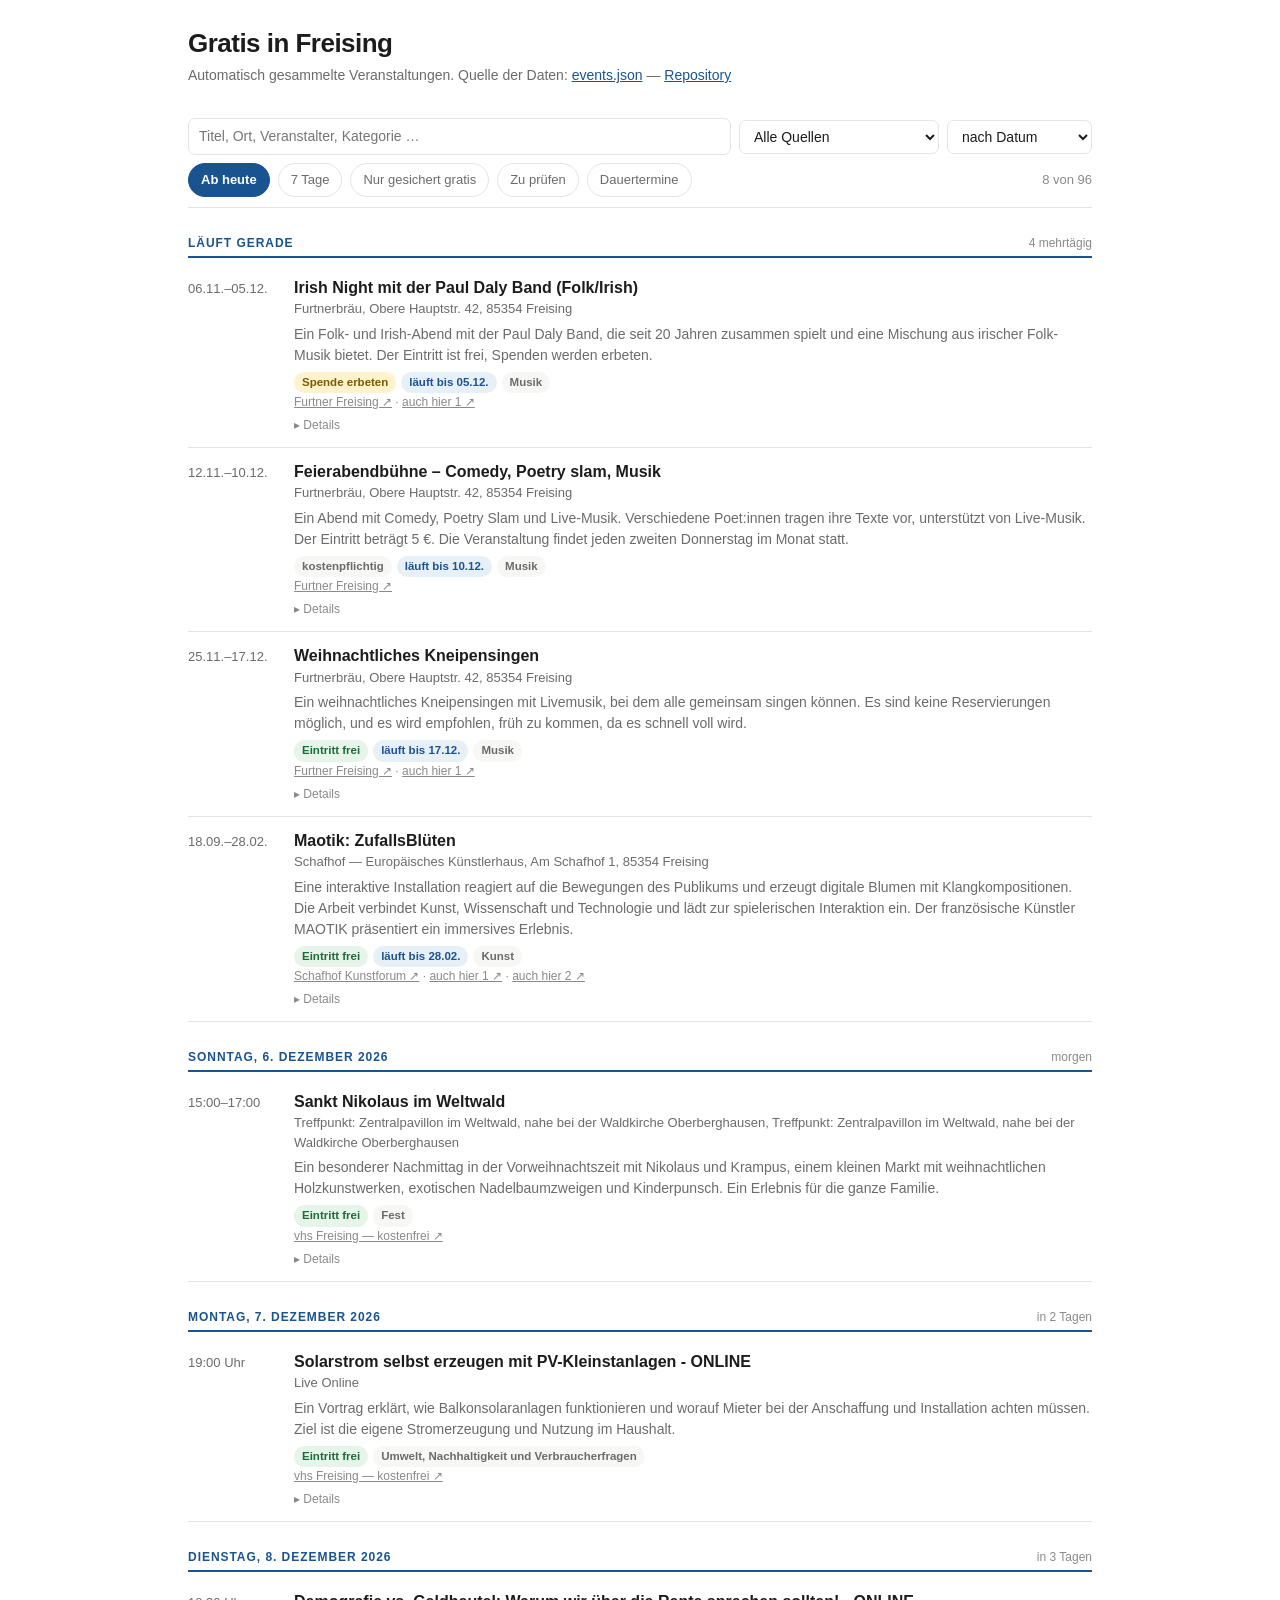
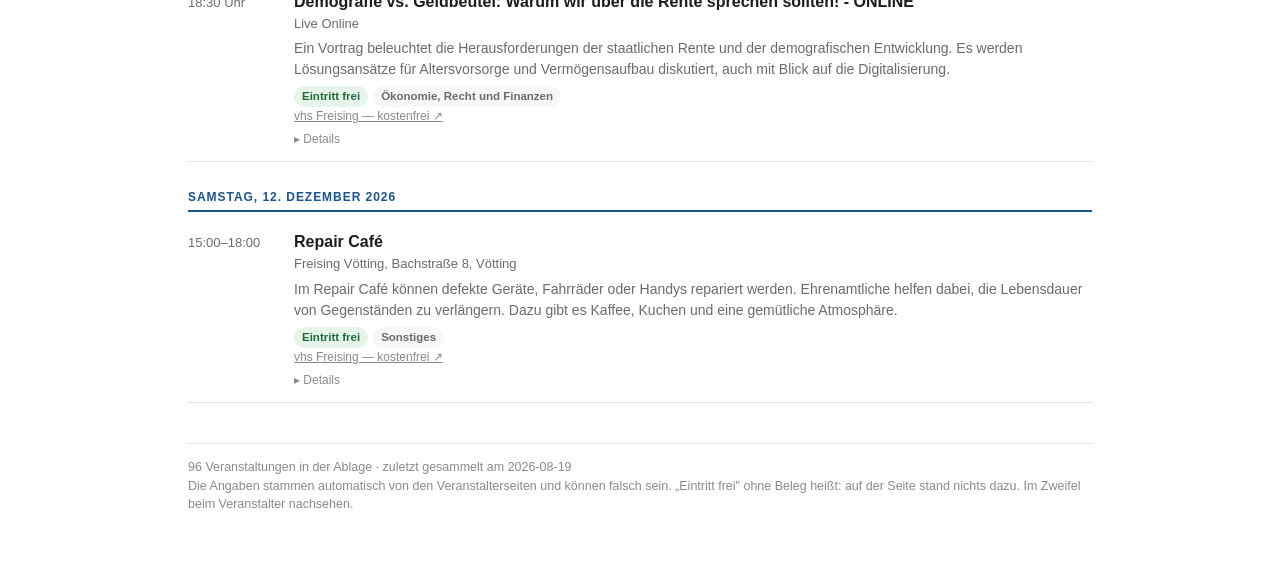
==== index.html @ b8f1bced "Uebersichtsseite: index.html liest events.json direkt Zeigt alle gesammelten Veranstaltungen mit Dat" ====
<!doctype html>
<html lang="de">
<head>
<meta charset="utf-8">
<meta name="viewport" content="width=device-width, initial-scale=1">
<title>Gratis in Freising — Eventübersicht</title>
<style>
/* Bewusst ohne externe Schriften und Bibliotheken: die Seite soll auch dann
   funktionieren, wenn ein CDN nicht erreichbar ist, und nichts nachladen,
   was Besucher nicht erwarten. */
:root {
  --grund: #ffffff; --text: #1c1c1c; --leise: #6b6b6b; --leiser: #8a8a8a;
  --linie: #e4e4e4; --kasten: #f7f7f5; --blau: #1a5490; --blau-hell: #e8f0f7;
  --gruen: #1e6b3a; --gruen-hell: #e6f4ea; --gelb: #7a5b00; --gelb-hell: #fff3cd;
  --rot: #a8471a; --rot-hell: #fbeae1;
}
@media (prefers-color-scheme: dark) {
  :root {
    --grund: #16181a; --text: #e8e8e6; --leise: #a0a4a8; --leiser: #7d8288;
    --linie: #2c3034; --kasten: #1e2124; --blau: #7fb3e0; --blau-hell: #1b2b3a;
    --gruen: #7fd6a0; --gruen-hell: #16301f; --gelb: #e0c069; --gelb-hell: #332b12;
    --rot: #e5a179; --rot-hell: #33211a;
  }
}
* { box-sizing: border-box; }
body {
  margin: 0; background: var(--grund); color: var(--text);
  font-family: -apple-system, BlinkMacSystemFont, "Segoe UI", Roboto, Helvetica, Arial, sans-serif;
  line-height: 1.5; -webkit-text-size-adjust: 100%;
}
.huelle { max-width: 940px; margin: 0 auto; padding: 24px 18px 64px; }

header h1 { font-size: 26px; margin: 0 0 2px; letter-spacing: -.02em; }
header p { margin: 0; color: var(--leise); font-size: 14px; }
header a { color: var(--blau); }

/* Steuerung */
.steuerung {
  position: sticky; top: 0; z-index: 5; background: var(--grund);
  padding: 14px 0 10px; border-bottom: 1px solid var(--linie); margin: 18px 0 0;
}
.zeile { display: flex; flex-wrap: wrap; gap: 8px; align-items: center; }
.zeile + .zeile { margin-top: 8px; }
input[type=search], select {
  font: inherit; font-size: 14px; padding: 7px 10px; color: var(--text);
  background: var(--grund); border: 1px solid var(--linie); border-radius: 7px;
}
input[type=search] { flex: 1 1 220px; min-width: 0; }
button.filter {
  font: inherit; font-size: 13px; padding: 6px 12px; cursor: pointer;
  background: var(--grund); color: var(--leise);
  border: 1px solid var(--linie); border-radius: 999px;
}
button.filter[aria-pressed="true"] {
  background: var(--blau); border-color: var(--blau); color: #fff; font-weight: 600;
}
@media (prefers-color-scheme: dark) {
  button.filter[aria-pressed="true"] { color: #10161c; }
}
.zahl { color: var(--leiser); font-size: 13px; margin-left: auto; white-space: nowrap; }

/* Liste */
.tag {
  font-size: 12px; font-weight: 700; letter-spacing: .08em; text-transform: uppercase;
  color: var(--blau); margin: 26px 0 6px; padding-bottom: 4px;
  border-bottom: 2px solid var(--blau);
}
.tag .rel { float: right; color: var(--leiser); font-weight: 400;
            letter-spacing: 0; text-transform: none; }

article {
  padding: 13px 0; border-bottom: 1px solid var(--linie);
  display: grid; grid-template-columns: 92px 1fr; gap: 0 14px;
}
@media (max-width: 560px) { article { grid-template-columns: 1fr; gap: 2px; } }
.wann { color: var(--leise); font-size: 13px; font-variant-numeric: tabular-nums;
        white-space: nowrap; padding-top: 2px; }
.titel { font-size: 16px; font-weight: 650; line-height: 1.35; }
.titel a { color: inherit; text-decoration: none; }
.titel a:hover { text-decoration: underline; text-decoration-color: var(--blau); }
.wo { color: var(--leise); font-size: 13px; margin-top: 1px; }
.text { color: var(--leise); font-size: 14px; margin-top: 5px; }

.marken { display: flex; flex-wrap: wrap; gap: 5px; margin-top: 6px; align-items: center; }
.marke {
  font-size: 11.5px; font-weight: 600; padding: 2px 8px; border-radius: 999px;
  background: var(--kasten); color: var(--leise); white-space: nowrap;
}
.marke.frei { background: var(--gruen-hell); color: var(--gruen); }
.marke.spende { background: var(--gelb-hell); color: var(--gelb); }
.marke.kostenpflichtig { background: var(--kasten); color: var(--leise); }
.marke.unklar, .marke.warnung { background: var(--rot-hell); color: var(--rot); }
.marke.dauer { background: var(--blau-hell); color: var(--blau); }
.quelle { font-size: 12px; color: var(--leiser); }
.quelle a { color: var(--leiser); }

details.beleg { margin-top: 5px; }
details.beleg summary {
  cursor: pointer; font-size: 12px; color: var(--leiser); list-style: none;
}
details.beleg summary::-webkit-details-marker { display: none; }
details.beleg summary::before { content: "▸ "; }
details.beleg[open] summary::before { content: "▾ "; }
details.beleg div {
  font-size: 13px; color: var(--leise); background: var(--kasten);
  border-radius: 6px; padding: 8px 10px; margin-top: 5px;
}
details.beleg a { color: var(--blau); word-break: break-all; }

.hinweis { color: var(--leiser); padding: 40px 0; text-align: center; }
footer { margin-top: 40px; padding-top: 14px; border-top: 1px solid var(--linie);
         color: var(--leiser); font-size: 12.5px; }
footer a { color: var(--leiser); }
</style>
</head>
<body>
<div class="huelle">

<header>
  <h1>Gratis in Freising</h1>
  <p>Automatisch gesammelte Veranstaltungen. Quelle der Daten:
     <a href="daten/events.json">events.json</a> —
     <a href="https://github.com/JoanaBayraktar/gratis-in-freising">Repository</a></p>
</header>

<div class="steuerung">
  <div class="zeile">
    <input type="search" id="suche" placeholder="Titel, Ort, Veranstalter, Kategorie …"
           autocomplete="off" aria-label="Suchen">
    <select id="quelle" aria-label="Quelle"><option value="">Alle Quellen</option></select>
    <select id="sortierung" aria-label="Sortierung">
      <option value="datum">nach Datum</option>
      <option value="titel">nach Titel</option>
      <option value="gefunden">zuletzt gefunden</option>
    </select>
  </div>
  <div class="zeile" id="filter">
    <button class="filter" data-f="kommend" aria-pressed="true">Ab heute</button>
    <button class="filter" data-f="woche" aria-pressed="false">7 Tage</button>
    <button class="filter" data-f="gratis" aria-pressed="false">Nur gesichert gratis</button>
    <button class="filter" data-f="pruefen" aria-pressed="false">Zu prüfen</button>
    <button class="filter" data-f="dauer" aria-pressed="false">Dauertermine</button>
    <span class="zahl" id="zahl"></span>
  </div>
</div>

<main id="liste"><p class="hinweis">Lade Daten …</p></main>

<footer id="fuss"></footer>
</div>

<script>
"use strict";

const WOCHENTAGE = ["Sonntag","Montag","Dienstag","Mittwoch","Donnerstag","Freitag","Samstag"];
const MONATE = ["Januar","Februar","März","April","Mai","Juni","Juli","August",
                "September","Oktober","November","Dezember"];

const liste = document.getElementById("liste");
const fuss  = document.getElementById("fuss");
const zahl  = document.getElementById("zahl");

let EVENTS = [];
const zustand = { suche: "", quelle: "", sortierung: "datum",
                  filter: new Set(["kommend"]) };

// --- Hilfen -----------------------------------------------------------------

const heute = () => { const d = new Date(); d.setHours(0,0,0,0); return d; };

/** Datumsteil ohne Zeitzonenkorrektur: die Daten stehen in Ortszeit ohne Suffix,
    `new Date("2026-08-19")` würde als UTC gelesen und könnte einen Tag zurück
    springen. Deshalb die Bestandteile einzeln übergeben. */
function alsDatum(wert) {
  if (!wert) return null;
  const t = wert.slice(0, 10).split("-").map(Number);
  if (t.length !== 3 || t.some(isNaN)) return null;
  return new Date(t[0], t[1] - 1, t[2]);
}

function spanne(ev) {
  const b = alsDatum(ev.beginn);
  const e = alsDatum(ev.ende) || b;
  return [b, (e && b && e < b) ? b : e];
}
const istDauer = ev => { const [b,e] = spanne(ev); return b && e && e > b; };

function zeit(ev) {
  if (ev.ganztaegig) return "ganztägig";
  const t = (ev.beginn || "").slice(11, 16);
  if (!t) return "";
  const bis = (ev.ende || "").slice(11, 16);
  const selberTag = (ev.ende || "").slice(0,10) === (ev.beginn || "").slice(0,10);
  return (bis && selberTag && bis !== t) ? `${t}–${bis}` : `${t} Uhr`;
}

function datumLang(d) {
  return `${WOCHENTAGE[d.getDay()]}, ${d.getDate()}. ${MONATE[d.getMonth()]} ${d.getFullYear()}`;
}
const kurz = d => `${String(d.getDate()).padStart(2,"0")}.${String(d.getMonth()+1).padStart(2,"0")}.`;

function relativ(d) {
  const tage = Math.round((d - heute()) / 86400000);
  if (tage === 0) return "heute";
  if (tage === 1) return "morgen";
  if (tage < 0)   return `vor ${-tage} Tagen`;
  if (tage < 7)   return `in ${tage} Tagen`;
  return "";
}

/** Deckt sich mit scripts/regeln.py — wer hier etwas ändert, muss es dort auch tun. */
const inDieMail = ev => ev.eintritt === "frei" || ev.eintritt === "spende";
function zuPruefen(ev) {
  if (ev.manuell_bestaetigt) return false;
  if (ev.eintritt === "unklar") return true;
  return inDieMail(ev) && ev.eintritt_confidence !== "hoch";
}
const gesichertGratis = ev => inDieMail(ev) && !zuPruefen(ev);

function escape(s) {
  return String(s == null ? "" : s)
    .replace(/&/g,"&amp;").replace(/</g,"&lt;").replace(/>/g,"&gt;")
    .replace(/"/g,"&quot;");
}

// --- Auswahl ----------------------------------------------------------------

function passt(ev) {
  const [b, e] = spanne(ev);
  if (!b) return false;
  const h = heute();

  if (zustand.filter.has("kommend") && e < h) return false;
  if (zustand.filter.has("woche")) {
    const grenze = new Date(h); grenze.setDate(grenze.getDate() + 7);
    if (b > grenze || e < h) return false;
  }
  if (zustand.filter.has("gratis") && !gesichertGratis(ev)) return false;
  if (zustand.filter.has("pruefen") && !zuPruefen(ev)) return false;
  if (zustand.filter.has("dauer") && !istDauer(ev)) return false;
  if (zustand.quelle && ev.quelle_name !== zustand.quelle) return false;

  if (zustand.suche) {
    const heu = [ev.titel, ev.ort_name, ev.ort_adresse, ev.veranstalter,
                 ev.kategorie, ev.beschreibung, ev.quelle_name]
                .filter(Boolean).join(" ").toLowerCase();
    if (!zustand.suche.split(/\s+/).every(w => heu.includes(w))) return false;
  }
  return true;
}

// --- Darstellung ------------------------------------------------------------

function marken(ev) {
  const m = [];
  const beschriftung = { frei: "Eintritt frei", spende: "Spende erbeten",
                         kostenpflichtig: "kostenpflichtig", unklar: "Eintritt unklar" };
  const art = ev.eintritt || "unklar";
  m.push(`<span class="marke ${art}">${escape(beschriftung[art] || art)}</span>`);

  if (inDieMail(ev) && ev.eintritt_confidence !== "hoch")
    m.push(`<span class="marke warnung">nicht belegt</span>`);
  if (istDauer(ev)) {
    const [, e] = spanne(ev);
    m.push(`<span class="marke dauer">läuft bis ${kurz(e)}</span>`);
  }
  if (ev.ausgebucht)          m.push(`<span class="marke warnung">ausgebucht</span>`);
  if (ev.status === "abgesagt") m.push(`<span class="marke warnung">abgesagt</span>`);
  if (ev.status === "verschwunden") m.push(`<span class="marke warnung">nicht mehr gelistet</span>`);
  if (ev.anmeldung_noetig)    m.push(`<span class="marke">Anmeldung nötig</span>`);
  if (ev.manuell_bestaetigt)  m.push(`<span class="marke">von Hand geprüft</span>`);
  if (ev.kategorie)           m.push(`<span class="marke">${escape(ev.kategorie)}</span>`);
  return m.join("");
}

function quellenzeile(ev) {
  const teile = [];
  if (ev.quelle_url)
    teile.push(`<a href="${escape(ev.quelle_url)}" rel="noopener noreferrer" target="_blank">${escape(ev.quelle_name || "Quelle")} ↗</a>`);
  else if (ev.quelle_name) teile.push(escape(ev.quelle_name));
  (ev.quellen_weitere || []).forEach((u, i) =>
    teile.push(`<a href="${escape(u)}" rel="noopener noreferrer" target="_blank">auch hier ${i + 1} ↗</a>`));
  return teile.length ? `<div class="quelle">${teile.join(" · ")}</div>` : "";
}

function karte(ev) {
  const [b, e] = spanne(ev);
  const ort = [ev.ort_name, ev.ort_adresse].filter(Boolean).join(", ");
  const titel = ev.quelle_url
    ? `<a href="${escape(ev.quelle_url)}" rel="noopener noreferrer" target="_blank">${escape(ev.titel)}</a>`
    : escape(ev.titel);

  const wann = istDauer(ev) ? `${kurz(b)}–${kurz(e)}` : zeit(ev);

  const belegteile = [];
  if (ev.eintritt_beleg)
    belegteile.push(`<strong>Beleg:</strong> „${escape(ev.eintritt_beleg)}"`);
  belegteile.push(`<strong>Sicherheit:</strong> ${escape(ev.eintritt_confidence || "—")}`);
  if (ev.veranstalter) belegteile.push(`<strong>Veranstalter:</strong> ${escape(ev.veranstalter)}`);
  if (ev.zielgruppe)   belegteile.push(`<strong>Für:</strong> ${escape(ev.zielgruppe)}`);
  belegteile.push(`<strong>Zuerst gesehen:</strong> ${escape(ev.zuerst_gesehen || "—")} ·
                   <strong>zuletzt:</strong> ${escape(ev.zuletzt_gesehen || "—")}`);

  return `<article>
    <div class="wann">${escape(wann)}</div>
    <div>
      <div class="titel">${titel}</div>
      ${ort ? `<div class="wo">${escape(ort)}</div>` : ""}
      ${ev.beschreibung ? `<div class="text">${escape(ev.beschreibung)}</div>` : ""}
      <div class="marken">${marken(ev)}</div>
      ${quellenzeile(ev)}
      <details class="beleg"><summary>Details</summary>
        <div>${belegteile.join("<br>")}</div></details>
    </div>
  </article>`;
}

function zeichnen() {
  const gewaehlt = EVENTS.filter(passt);

  if (zustand.sortierung === "titel")
    gewaehlt.sort((a, b) => (a.titel || "").localeCompare(b.titel || "", "de"));
  else if (zustand.sortierung === "gefunden")
    gewaehlt.sort((a, b) => (b.zuerst_gesehen || "").localeCompare(a.zuerst_gesehen || "")
                            || (a.beginn || "").localeCompare(b.beginn || ""));
  else
    gewaehlt.sort((a, b) => (a.beginn || "").localeCompare(b.beginn || ""));

  zahl.textContent = `${gewaehlt.length} von ${EVENTS.length}`;

  if (!gewaehlt.length) {
    liste.innerHTML = `<p class="hinweis">Nichts gefunden. Filter ändern?</p>`;
    return;
  }

  // Nach Datum gruppiert, sonst als durchgehende Liste — eine Tagesüberschrift
  // über einer alphabetischen Sortierung wäre irreführend.
  if (zustand.sortierung !== "datum") {
    liste.innerHTML = gewaehlt.map(karte).join("");
    return;
  }

  // Was schon laeuft, kommt voran und nicht unter sein Anfangsdatum. Eine
  // Ausstellung, die im Juli begann, staende sonst als "vor 47 Tagen" ganz
  // oben — richtig einsortiert und trotzdem irrefuehrend.
  const h = heute();
  const laufend = gewaehlt.filter(ev => istDauer(ev) && spanne(ev)[0] < h && spanne(ev)[1] >= h);
  const uebrig  = gewaehlt.filter(ev => !laufend.includes(ev));
  laufend.sort((a, b) => spanne(a)[1] - spanne(b)[1]);

  let html = "";
  if (laufend.length) {
    html += `<h2 class="tag">Läuft gerade
             <span class="rel">${laufend.length} mehrtägig</span></h2>`
         + laufend.map(karte).join("");
  }

  let letzter = "";
  for (const ev of uebrig) {
    const tag = (ev.beginn || "").slice(0, 10);
    if (tag !== letzter) {
      letzter = tag;
      const d = alsDatum(tag);
      const rel = d ? relativ(d) : "";
      html += `<h2 class="tag">${d ? escape(datumLang(d)) : "ohne Datum"}
               ${rel ? `<span class="rel">${escape(rel)}</span>` : ""}</h2>`;
    }
    html += karte(ev);
  }
  liste.innerHTML = html;
}

// --- Bedienung --------------------------------------------------------------

document.getElementById("suche").addEventListener("input", ereignis => {
  zustand.suche = ereignis.target.value.trim().toLowerCase();
  zeichnen();
});
document.getElementById("quelle").addEventListener("change", ereignis => {
  zustand.quelle = ereignis.target.value; zeichnen();
});
document.getElementById("sortierung").addEventListener("change", ereignis => {
  zustand.sortierung = ereignis.target.value; zeichnen();
});
document.getElementById("filter").addEventListener("click", ereignis => {
  const knopf = ereignis.target.closest("button.filter");
  if (!knopf) return;
  const name = knopf.dataset.f;
  // "Ab heute" und "7 Tage" schliessen einander aus, alles andere ist frei
  // kombinierbar.
  if (name === "kommend" || name === "woche") {
    const anderer = name === "kommend" ? "woche" : "kommend";
    zustand.filter.delete(anderer);
  }
  zustand.filter.has(name) ? zustand.filter.delete(name) : zustand.filter.add(name);
  document.querySelectorAll("button.filter").forEach(k =>
    k.setAttribute("aria-pressed", zustand.filter.has(k.dataset.f) ? "true" : "false"));
  zeichnen();
});

// --- Laden ------------------------------------------------------------------

fetch("daten/events.json", { cache: "no-cache" })
  .then(antwort => {
    if (!antwort.ok) throw new Error(`HTTP ${antwort.status}`);
    return antwort.json();
  })
  .then(daten => {
    EVENTS = (daten.events || []).filter(ev => ev && ev.titel && ev.beginn);

    const auswahl = document.getElementById("quelle");
    [...new Set(EVENTS.map(ev => ev.quelle_name).filter(Boolean))].sort()
      .forEach(name => {
        const o = document.createElement("option");
        o.value = o.textContent = name;
        auswahl.appendChild(o);
      });

    const letzte = EVENTS.map(ev => ev.zuletzt_gesehen).filter(Boolean).sort().pop();
    fuss.innerHTML = `${EVENTS.length} Veranstaltungen in der Ablage
      ${letzte ? `· zuletzt gesammelt am ${escape(letzte)}` : ""}<br>
      Die Angaben stammen automatisch von den Veranstalterseiten und können
      falsch sein. „Eintritt frei" ohne Beleg heißt: auf der Seite stand nichts
      dazu. Im Zweifel beim Veranstalter nachsehen.`;

    zeichnen();
  })
  .catch(fehler => {
    liste.innerHTML = `<p class="hinweis">Daten konnten nicht geladen werden
      (${escape(fehler.message)}).<br>Die Seite erwartet <code>daten/events.json</code>
      im selben Verzeichnis.</p>`;
  });
</script>
</body>
</html>
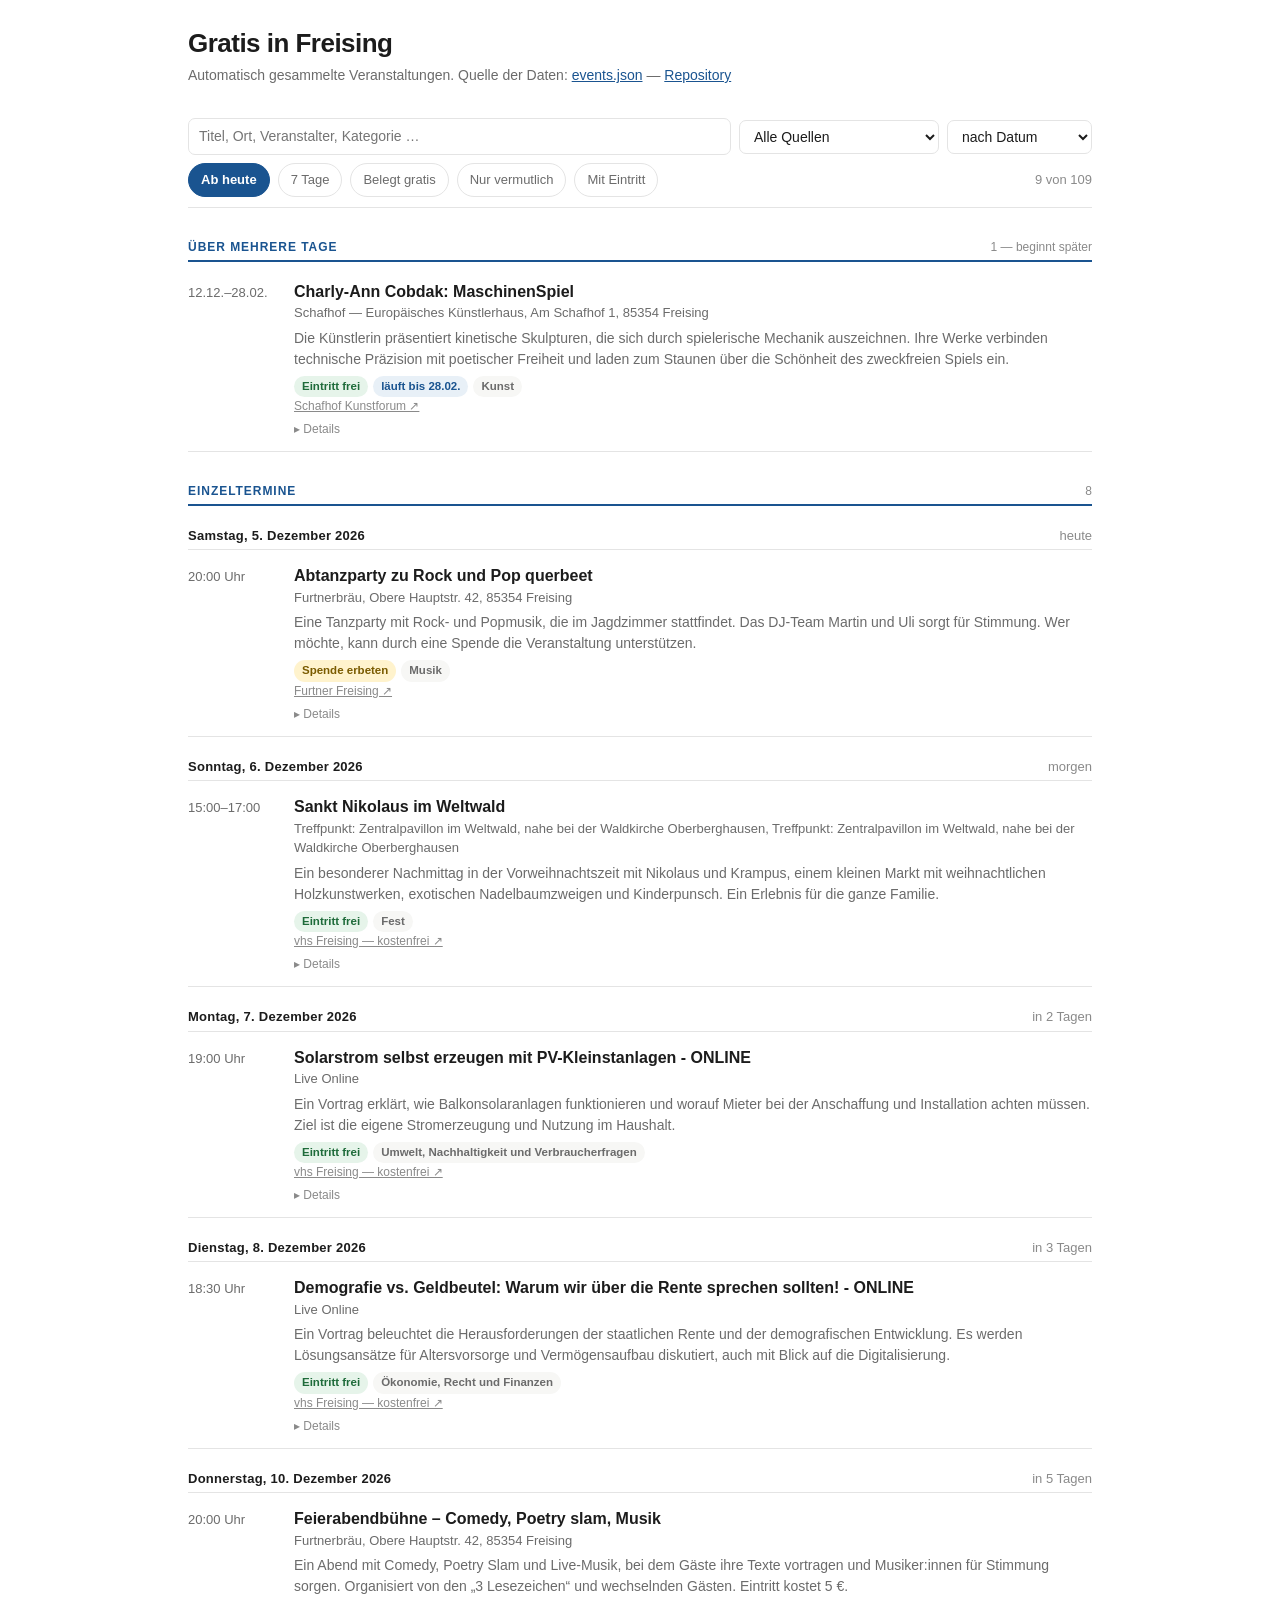
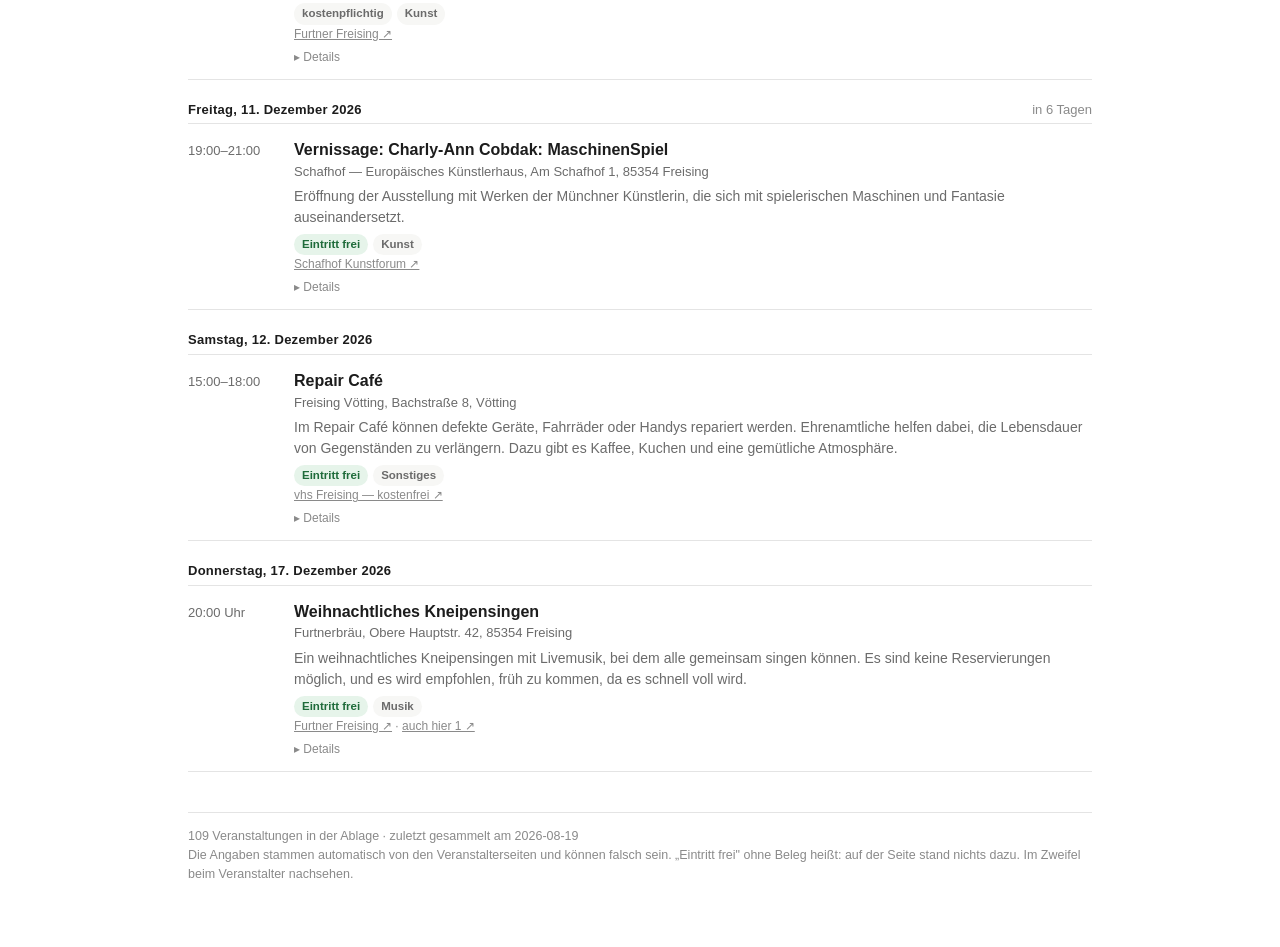
==== commit 084f1e75: "Ohne Preisangabe heisst jetzt 'vermutlich kostenfrei' statt gar nicht zeigen Bisher fiel alles ohne " ====
--- a/index.html
+++ b/index.html
@@ -62,8 +62,14 @@
 /* Liste */
 .tag {
   font-size: 12px; font-weight: 700; letter-spacing: .08em; text-transform: uppercase;
-  color: var(--blau); margin: 26px 0 6px; padding-bottom: 4px;
+  color: var(--blau); margin: 30px 0 6px; padding-bottom: 4px;
   border-bottom: 2px solid var(--blau);
+}
+/* Tage stehen unter "Einzeltermine" und damit eine Ebene tiefer — gleiches
+   Gewicht wäre wieder das, was die Liste vorher unübersichtlich machte. */
+.tag.datum {
+  color: var(--text); border-bottom: 1px solid var(--linie);
+  letter-spacing: .02em; text-transform: none; font-size: 13px; margin: 20px 0 2px;
 }
 .tag .rel { float: right; color: var(--leiser); font-weight: 400;
             letter-spacing: 0; text-transform: none; }
@@ -88,8 +94,10 @@
 }
 .marke.frei { background: var(--gruen-hell); color: var(--gruen); }
 .marke.spende { background: var(--gelb-hell); color: var(--gelb); }
-.marke.kostenpflichtig { background: var(--kasten); color: var(--leise); }
-.marke.unklar, .marke.warnung { background: var(--rot-hell); color: var(--rot); }
+.marke.kosten { background: var(--kasten); color: var(--leise); }
+.marke.vermutlich { background: var(--kasten); color: var(--leise);
+                    box-shadow: inset 0 0 0 1px var(--linie); }
+.marke.warnung { background: var(--rot-hell); color: var(--rot); }
 .marke.dauer { background: var(--blau-hell); color: var(--blau); }
 .quelle { font-size: 12px; color: var(--leiser); }
 .quelle a { color: var(--leiser); }
@@ -137,9 +145,9 @@
   <div class="zeile" id="filter">
     <button class="filter" data-f="kommend" aria-pressed="true">Ab heute</button>
     <button class="filter" data-f="woche" aria-pressed="false">7 Tage</button>
-    <button class="filter" data-f="gratis" aria-pressed="false">Nur gesichert gratis</button>
-    <button class="filter" data-f="pruefen" aria-pressed="false">Zu prüfen</button>
-    <button class="filter" data-f="dauer" aria-pressed="false">Dauertermine</button>
+    <button class="filter" data-f="gratis" aria-pressed="false">Belegt gratis</button>
+    <button class="filter" data-f="pruefen" aria-pressed="false">Nur vermutlich</button>
+    <button class="filter" data-f="mitpreis" aria-pressed="false">Mit Eintritt</button>
     <span class="zahl" id="zahl"></span>
   </div>
 </div>
@@ -209,13 +217,20 @@
 }
 
 /** Deckt sich mit scripts/regeln.py — wer hier etwas ändert, muss es dort auch tun. */
-const inDieMail = ev => ev.eintritt === "frei" || ev.eintritt === "spende";
-function zuPruefen(ev) {
-  if (ev.manuell_bestaetigt) return false;
-  if (ev.eintritt === "unklar") return true;
-  return inDieMail(ev) && ev.eintritt_confidence !== "hoch";
-}
-const gesichertGratis = ev => inDieMail(ev) && !zuPruefen(ev);
+const BESCHRIFTUNG = { frei: "Eintritt frei", spende: "Spende erbeten",
+                       vermutlich: "vermutlich kostenfrei", kosten: "kostenpflichtig" };
+
+function anzeige(ev) {
+  if (ev.manuell_bestaetigt)
+    return { frei: "frei", spende: "spende", kostenpflichtig: "kosten" }[ev.eintritt] || "vermutlich";
+  if (ev.eintritt === "kostenpflichtig") return "kosten";
+  if ((ev.eintritt === "frei" || ev.eintritt === "spende")
+      && ev.eintritt_confidence === "hoch")
+    return ev.eintritt === "frei" ? "frei" : "spende";
+  return "vermutlich";
+}
+const zuPruefen = ev => anzeige(ev) === "vermutlich";
+const gesichertGratis = ev => anzeige(ev) === "frei" || anzeige(ev) === "spende";
 
 function escape(s) {
   return String(s == null ? "" : s)
@@ -237,7 +252,7 @@
   }
   if (zustand.filter.has("gratis") && !gesichertGratis(ev)) return false;
   if (zustand.filter.has("pruefen") && !zuPruefen(ev)) return false;
-  if (zustand.filter.has("dauer") && !istDauer(ev)) return false;
+  if (zustand.filter.has("mitpreis") && anzeige(ev) !== "kosten") return false;
   if (zustand.quelle && ev.quelle_name !== zustand.quelle) return false;
 
   if (zustand.suche) {
@@ -253,13 +268,8 @@
 
 function marken(ev) {
   const m = [];
-  const beschriftung = { frei: "Eintritt frei", spende: "Spende erbeten",
-                         kostenpflichtig: "kostenpflichtig", unklar: "Eintritt unklar" };
-  const art = ev.eintritt || "unklar";
-  m.push(`<span class="marke ${art}">${escape(beschriftung[art] || art)}</span>`);
-
-  if (inDieMail(ev) && ev.eintritt_confidence !== "hoch")
-    m.push(`<span class="marke warnung">nicht belegt</span>`);
+  const art = anzeige(ev);
+  m.push(`<span class="marke ${art}">${escape(BESCHRIFTUNG[art])}</span>`);
   if (istDauer(ev)) {
     const [, e] = spanne(ev);
     m.push(`<span class="marke dauer">läuft bis ${kurz(e)}</span>`);
@@ -340,19 +350,26 @@
     return;
   }
 
-  // Was schon laeuft, kommt voran und nicht unter sein Anfangsdatum. Eine
-  // Ausstellung, die im Juli begann, staende sonst als "vor 47 Tagen" ganz
-  // oben — richtig einsortiert und trotzdem irrefuehrend.
+  // Mehrtägiges kommt vollständig nach oben, nicht teils hier und teils unter
+  // einer Tagesüberschrift. Vorher stand eine laufende Ausstellung unter
+  // "Läuft gerade" und die morgen beginnende unter ihrem Datum — zwei Orte für
+  // dieselbe Sorte Termin, und man sucht beide ab.
   const h = heute();
-  const laufend = gewaehlt.filter(ev => istDauer(ev) && spanne(ev)[0] < h && spanne(ev)[1] >= h);
-  const uebrig  = gewaehlt.filter(ev => !laufend.includes(ev));
-  laufend.sort((a, b) => spanne(a)[1] - spanne(b)[1]);
+  const dauer  = gewaehlt.filter(istDauer);
+  const uebrig = gewaehlt.filter(ev => !istDauer(ev));
+  dauer.sort((a, b) => spanne(a)[1] - spanne(b)[1]);
 
   let html = "";
-  if (laufend.length) {
-    html += `<h2 class="tag">Läuft gerade
-             <span class="rel">${laufend.length} mehrtägig</span></h2>`
-         + laufend.map(karte).join("");
+  if (dauer.length) {
+    const laufen = dauer.filter(ev => spanne(ev)[0] <= h).length;
+    const bemerkung = laufen === dauer.length ? "läuft bereits"
+                    : laufen ? `${laufen} laufen bereits` : "beginnt später";
+    html += `<h2 class="tag">Über mehrere Tage
+             <span class="rel">${dauer.length} — ${escape(bemerkung)}</span></h2>`
+         + dauer.map(karte).join("");
+    if (uebrig.length)
+      html += `<h2 class="tag">Einzeltermine
+               <span class="rel">${uebrig.length}</span></h2>`;
   }
 
   let letzter = "";
@@ -362,7 +379,7 @@
       letzter = tag;
       const d = alsDatum(tag);
       const rel = d ? relativ(d) : "";
-      html += `<h2 class="tag">${d ? escape(datumLang(d)) : "ohne Datum"}
+      html += `<h2 class="tag datum">${d ? escape(datumLang(d)) : "ohne Datum"}
                ${rel ? `<span class="rel">${escape(rel)}</span>` : ""}</h2>`;
     }
     html += karte(ev);
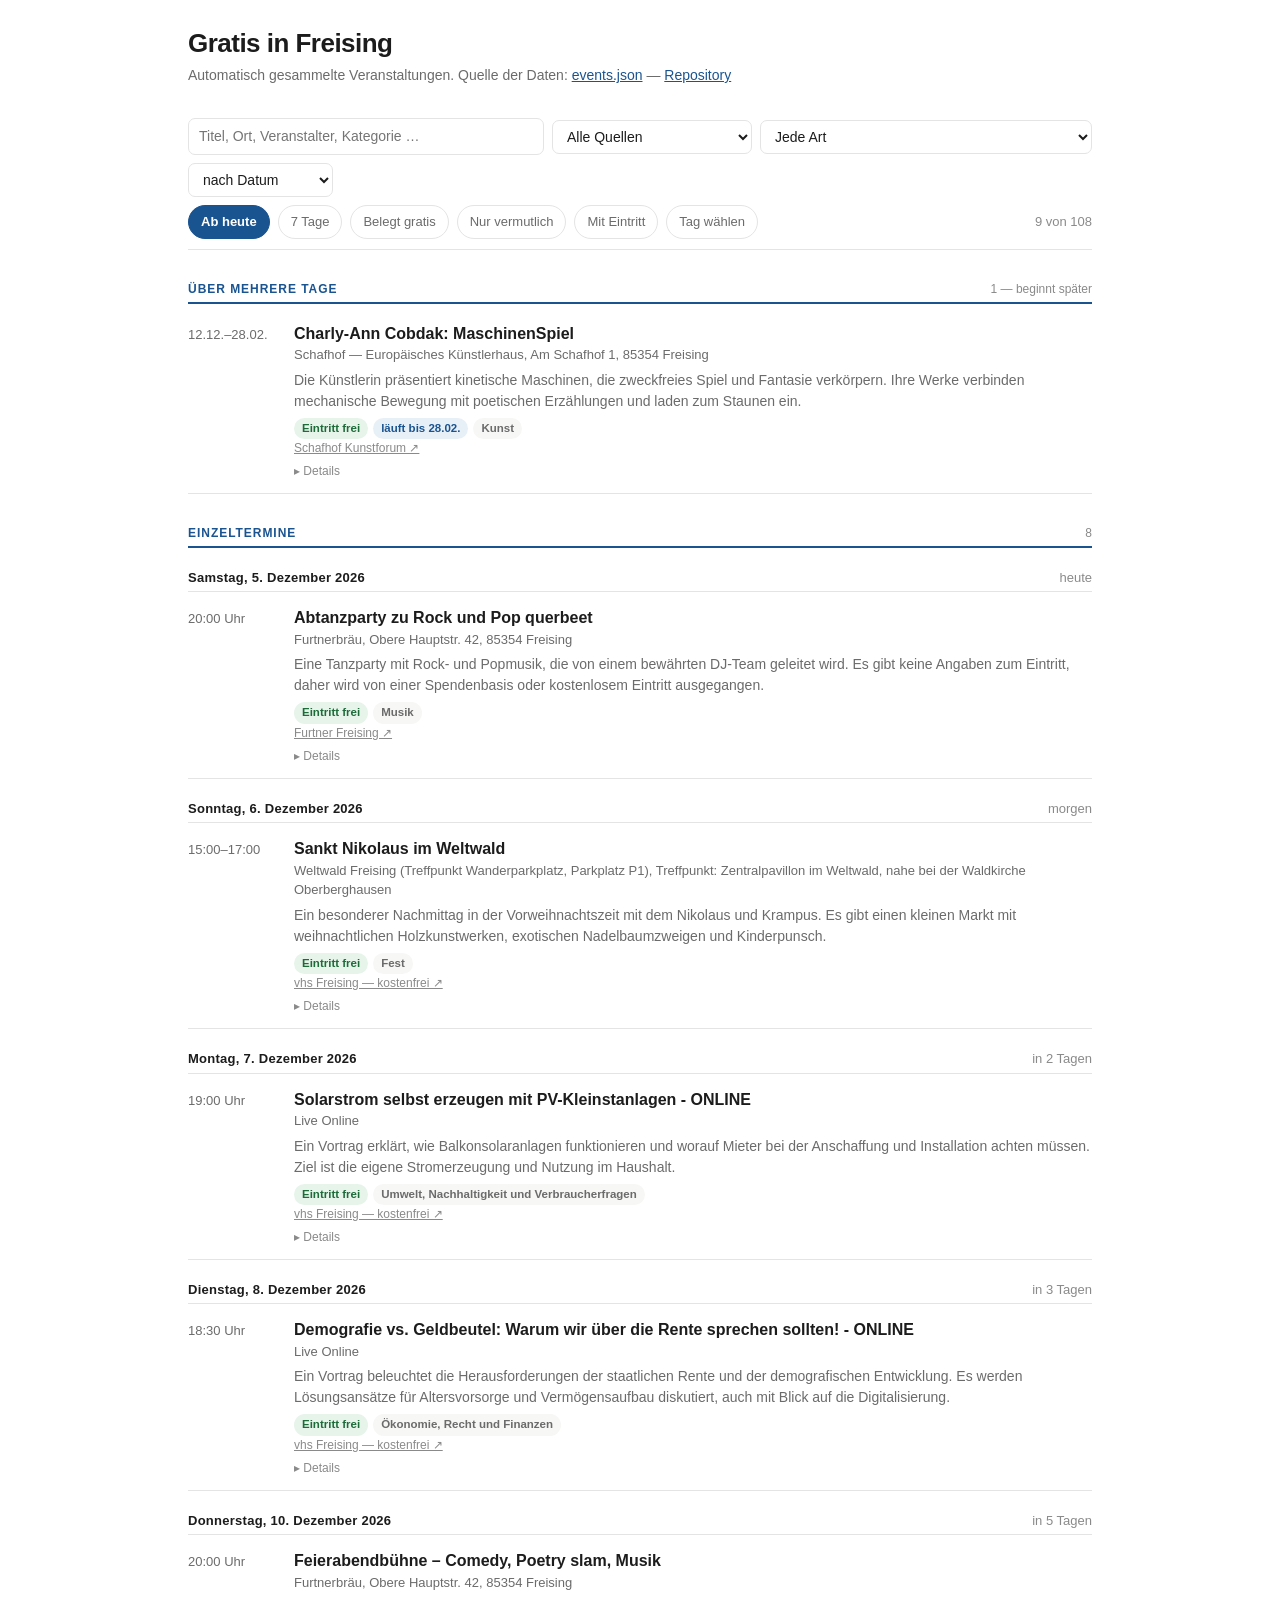
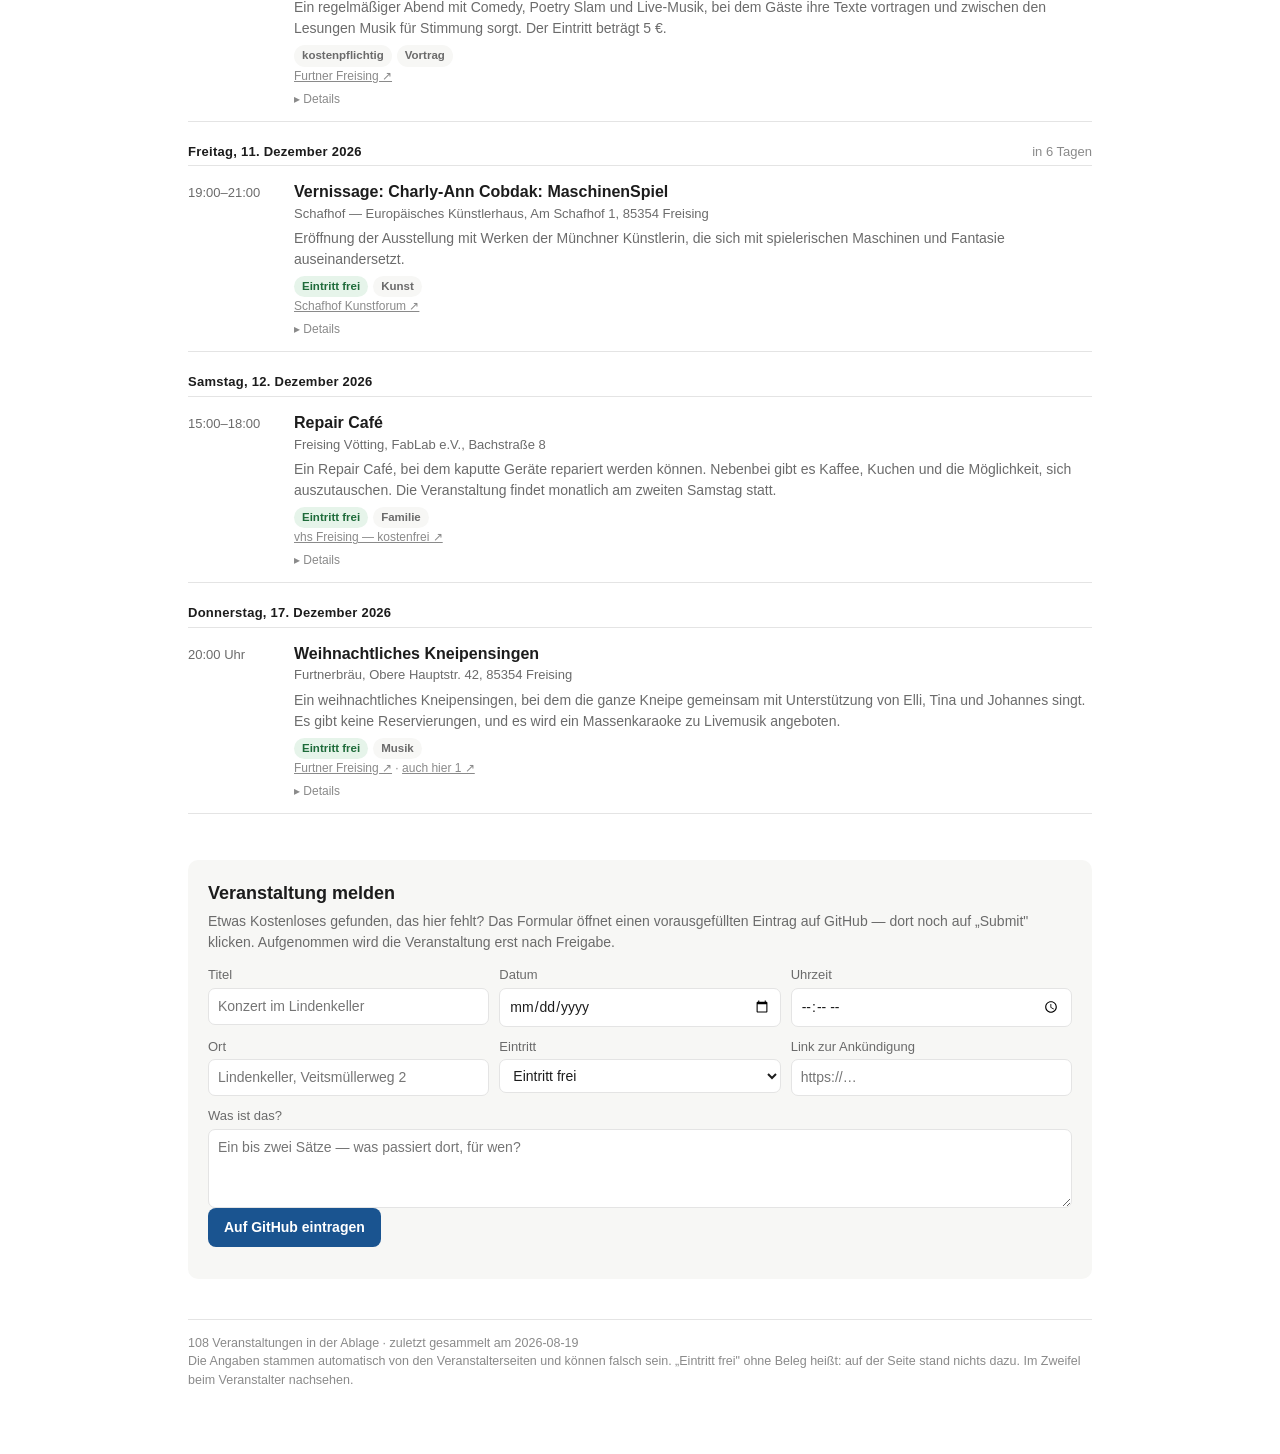
==== commit 98dd10af: "Seite: Filter nach Art, Monatskalender und Meldeformular Der Kalender zeigt nur Tage mit Veranstaltu" ====
--- a/index.html
+++ b/index.html
@@ -115,6 +115,60 @@
 }
 details.beleg a { color: var(--blau); word-break: break-all; }
 
+/* Kalender */
+#kalender { padding: 10px 0 4px; }
+.kal-kopf { display: flex; align-items: center; gap: 10px; margin-bottom: 6px; }
+.kal-kopf strong { font-size: 14px; min-width: 150px; }
+.kal-kopf button {
+  font: inherit; font-size: 15px; line-height: 1; cursor: pointer;
+  width: 28px; height: 28px; border-radius: 6px;
+  background: var(--grund); color: var(--text); border: 1px solid var(--linie);
+}
+.kal-gitter {
+  display: grid; grid-template-columns: repeat(7, 1fr); gap: 2px; max-width: 320px;
+}
+.kal-gitter .wt {
+  font-size: 11px; color: var(--leiser); text-align: center; padding-bottom: 2px;
+}
+.kal-tag {
+  font: inherit; font-size: 13px; cursor: pointer; padding: 5px 0; position: relative;
+  background: var(--grund); color: var(--text);
+  border: 1px solid transparent; border-radius: 6px;
+}
+.kal-tag:disabled { color: var(--leiser); opacity: .45; cursor: default; }
+.kal-tag.hat::after {
+  content: ""; position: absolute; left: 50%; bottom: 3px; transform: translateX(-50%);
+  width: 4px; height: 4px; border-radius: 50%; background: var(--blau);
+}
+.kal-tag.heute { border-color: var(--linie); font-weight: 700; }
+.kal-tag[aria-pressed="true"] { background: var(--blau); color: #fff; font-weight: 700; }
+.kal-tag[aria-pressed="true"]::after { background: #fff; }
+@media (prefers-color-scheme: dark) {
+  .kal-tag[aria-pressed="true"] { color: #10161c; }
+}
+
+/* Meldeformular */
+#melden { margin-top: 46px; padding: 20px; background: var(--kasten); border-radius: 10px; }
+#melden h2 { font-size: 18px; margin: 0 0 4px; }
+#melden p { margin: 0 0 12px; color: var(--leise); font-size: 14px; }
+.melde-gitter {
+  display: grid; grid-template-columns: repeat(auto-fit, minmax(210px, 1fr)); gap: 10px;
+}
+.melde-gitter label { display: flex; flex-direction: column; gap: 3px;
+                      font-size: 13px; color: var(--leise); }
+.melde-gitter .breit { grid-column: 1 / -1; }
+.melde-gitter input, .melde-gitter textarea, .melde-gitter select {
+  font: inherit; font-size: 14px; padding: 7px 9px; color: var(--text);
+  background: var(--grund); border: 1px solid var(--linie); border-radius: 7px;
+  width: 100%; resize: vertical;
+}
+button.senden {
+  font: inherit; font-size: 14px; font-weight: 600; padding: 9px 16px; cursor: pointer;
+  background: var(--blau); color: #fff; border: none; border-radius: 8px;
+}
+@media (prefers-color-scheme: dark) { button.senden { color: #10161c; } }
+.melde-hinweis { font-size: 13px; color: var(--rot); margin-left: 10px; }
+
 .hinweis { color: var(--leiser); padding: 40px 0; text-align: center; }
 footer { margin-top: 40px; padding-top: 14px; border-top: 1px solid var(--linie);
          color: var(--leiser); font-size: 12.5px; }
@@ -136,6 +190,8 @@
     <input type="search" id="suche" placeholder="Titel, Ort, Veranstalter, Kategorie …"
            autocomplete="off" aria-label="Suchen">
     <select id="quelle" aria-label="Quelle"><option value="">Alle Quellen</option></select>
+    <select id="kategorie" aria-label="Art der Veranstaltung">
+      <option value="">Jede Art</option></select>
     <select id="sortierung" aria-label="Sortierung">
       <option value="datum">nach Datum</option>
       <option value="titel">nach Titel</option>
@@ -148,11 +204,38 @@
     <button class="filter" data-f="gratis" aria-pressed="false">Belegt gratis</button>
     <button class="filter" data-f="pruefen" aria-pressed="false">Nur vermutlich</button>
     <button class="filter" data-f="mitpreis" aria-pressed="false">Mit Eintritt</button>
+    <button class="filter" id="kalenderknopf" aria-pressed="false"
+            aria-controls="kalender">Tag wählen</button>
     <span class="zahl" id="zahl"></span>
   </div>
+  <div id="kalender" hidden></div>
 </div>
 
 <main id="liste"><p class="hinweis">Lade Daten …</p></main>
+
+<section id="melden">
+  <h2>Veranstaltung melden</h2>
+  <p>Etwas Kostenloses gefunden, das hier fehlt? Das Formular öffnet einen
+     vorausgefüllten Eintrag auf GitHub — dort noch auf „Submit" klicken.
+     Aufgenommen wird die Veranstaltung erst nach Freigabe.</p>
+  <div class="melde-gitter">
+    <label>Titel <input id="m-titel" required placeholder="Konzert im Lindenkeller"></label>
+    <label>Datum <input id="m-datum" type="date" required></label>
+    <label>Uhrzeit <input id="m-zeit" type="time"></label>
+    <label>Ort <input id="m-ort" placeholder="Lindenkeller, Veitsmüllerweg 2"></label>
+    <label>Eintritt
+      <select id="m-eintritt">
+        <option value="frei">Eintritt frei</option>
+        <option value="spende">Spende erbeten</option>
+        <option value="unklar">weiß ich nicht</option>
+      </select></label>
+    <label>Link zur Ankündigung <input id="m-url" type="url" placeholder="https://…"></label>
+    <label class="breit">Was ist das? <textarea id="m-text" rows="3"
+      placeholder="Ein bis zwei Sätze — was passiert dort, für wen?"></textarea></label>
+  </div>
+  <p><button id="m-senden" class="senden">Auf GitHub eintragen</button>
+     <span id="m-hinweis" class="melde-hinweis"></span></p>
+</section>
 
 <footer id="fuss"></footer>
 </div>
@@ -169,8 +252,9 @@
 const zahl  = document.getElementById("zahl");
 
 let EVENTS = [];
-const zustand = { suche: "", quelle: "", sortierung: "datum",
-                  filter: new Set(["kommend"]) };
+const zustand = { suche: "", quelle: "", kategorie: "", sortierung: "datum",
+                  tag: null, filter: new Set(["kommend"]) };
+const REPO = "JoanaBayraktar/gratis-in-freising";
 
 // --- Hilfen -----------------------------------------------------------------
 
@@ -245,8 +329,8 @@
   if (!b) return false;
   const h = heute();
 
-  if (zustand.filter.has("kommend") && e < h) return false;
-  if (zustand.filter.has("woche")) {
+  if (!zustand.tag && zustand.filter.has("kommend") && e < h) return false;
+  if (!zustand.tag && zustand.filter.has("woche")) {
     const grenze = new Date(h); grenze.setDate(grenze.getDate() + 7);
     if (b > grenze || e < h) return false;
   }
@@ -254,6 +338,14 @@
   if (zustand.filter.has("pruefen") && !zuPruefen(ev)) return false;
   if (zustand.filter.has("mitpreis") && anzeige(ev) !== "kosten") return false;
   if (zustand.quelle && ev.quelle_name !== zustand.quelle) return false;
+  if (zustand.kategorie && ev.kategorie !== zustand.kategorie) return false;
+
+  // Ein gewählter Tag schlägt die Zeitfilter: Wer den 12. September anklickt,
+  // will den 12. September sehen, auch wenn "7 Tage" noch gedrückt ist.
+  if (zustand.tag) {
+    const t = alsDatum(zustand.tag);
+    if (b > t || e < t) return false;
+  }
 
   if (zustand.suche) {
     const heu = [ev.titel, ev.ort_name, ev.ort_adresse, ev.veranstalter,
@@ -387,6 +479,124 @@
   liste.innerHTML = html;
 }
 
+// --- Kalender ---------------------------------------------------------------
+
+let kalenderMonat = null;   // erster Tag des angezeigten Monats
+
+/** An welchen Tagen liegt überhaupt etwas? Mehrtägiges zählt an jedem Tag,
+    sonst hätte eine Ausstellung im Kalender nur einen einzigen Punkt. */
+function belegteTage() {
+  const menge = new Set();
+  for (const ev of EVENTS) {
+    const [b, e] = spanne(ev);
+    if (!b) continue;
+    for (const d = new Date(b); d <= e; d.setDate(d.getDate() + 1)) {
+      menge.add(schluesselTag(d));
+      if (menge.size > 5000) break;   // Notbremse gegen kaputte Enddaten
+    }
+  }
+  return menge;
+}
+
+const schluesselTag = d => `${d.getFullYear()}-${String(d.getMonth()+1).padStart(2,"0")}-${String(d.getDate()).padStart(2,"0")}`;
+
+function kalenderZeichnen() {
+  const kasten = document.getElementById("kalender");
+  if (kasten.hidden) return;
+
+  const h = heute();
+  if (!kalenderMonat) kalenderMonat = new Date(h.getFullYear(), h.getMonth(), 1);
+  const monat = kalenderMonat;
+  const belegt = belegteTage();
+
+  // Montag als erster Tag der Woche: Sonntag ist 0, muss ans Ende.
+  const ersterWochentag = (new Date(monat.getFullYear(), monat.getMonth(), 1).getDay() + 6) % 7;
+  const tageImMonat = new Date(monat.getFullYear(), monat.getMonth() + 1, 0).getDate();
+
+  let zellen = ["Mo","Di","Mi","Do","Fr","Sa","So"]
+    .map(w => `<div class="wt">${w}</div>`).join("");
+  zellen += "<div></div>".repeat(ersterWochentag);
+
+  for (let tag = 1; tag <= tageImMonat; tag++) {
+    const d = new Date(monat.getFullYear(), monat.getMonth(), tag);
+    const s = schluesselTag(d);
+    const klassen = ["kal-tag"];
+    if (belegt.has(s)) klassen.push("hat");
+    if (s === schluesselTag(h)) klassen.push("heute");
+    zellen += `<button class="${klassen.join(" ")}" data-tag="${s}"
+      aria-pressed="${zustand.tag === s ? "true" : "false"}"
+      ${belegt.has(s) ? "" : "disabled"}>${tag}</button>`;
+  }
+
+  kasten.innerHTML = `
+    <div class="kal-kopf">
+      <button data-schritt="-1" aria-label="Vorheriger Monat">‹</button>
+      <strong>${MONATE[monat.getMonth()]} ${monat.getFullYear()}</strong>
+      <button data-schritt="1" aria-label="Nächster Monat">›</button>
+      ${zustand.tag ? `<button data-schritt="0" style="width:auto;padding:0 10px">Tag lösen</button>` : ""}
+    </div>
+    <div class="kal-gitter">${zellen}</div>`;
+}
+
+document.getElementById("kalenderknopf").addEventListener("click", ereignis => {
+  const kasten = document.getElementById("kalender");
+  kasten.hidden = !kasten.hidden;
+  ereignis.currentTarget.setAttribute("aria-pressed", kasten.hidden ? "false" : "true");
+  kalenderZeichnen();
+});
+
+document.getElementById("kalender").addEventListener("click", ereignis => {
+  const schritt = ereignis.target.closest("[data-schritt]");
+  if (schritt) {
+    const n = Number(schritt.dataset.schritt);
+    if (n === 0) zustand.tag = null;
+    else kalenderMonat = new Date(kalenderMonat.getFullYear(), kalenderMonat.getMonth() + n, 1);
+    kalenderZeichnen(); zeichnen();
+    return;
+  }
+  const tag = ereignis.target.closest(".kal-tag");
+  if (!tag) return;
+  zustand.tag = zustand.tag === tag.dataset.tag ? null : tag.dataset.tag;
+  kalenderZeichnen(); zeichnen();
+});
+
+// --- Melden -----------------------------------------------------------------
+
+/** Baut einen vorausgefüllten GitHub-Eintrag.
+
+    Eine statische Seite kann nichts speichern, und das ist hier ein Vorteil:
+    Ohne eigenen Server gibt es kein Formular, das jemand mit Werbung
+    vollschreibt. Der Weg über GitHub kostet die meldende Person einen Klick
+    mehr und Sie behalten die Freigabe. */
+document.getElementById("m-senden").addEventListener("click", () => {
+  const wert = id => document.getElementById(id).value.trim();
+  const hinweis = document.getElementById("m-hinweis");
+
+  if (!wert("m-titel") || !wert("m-datum")) {
+    hinweis.textContent = "Titel und Datum werden gebraucht.";
+    return;
+  }
+  hinweis.textContent = "";
+
+  const zeilen = [
+    "### Titel", wert("m-titel"), "",
+    "### Wann", wert("m-datum") + (wert("m-zeit") ? `, ${wert("m-zeit")} Uhr` : ""), "",
+    "### Wo", wert("m-ort") || "_nicht angegeben_", "",
+    "### Eintritt", document.getElementById("m-eintritt").selectedOptions[0].text, "",
+    "### Link", wert("m-url") || "_keiner_", "",
+    "### Beschreibung", wert("m-text") || "_keine_", "",
+    "---", "Gemeldet über die Übersichtsseite.",
+  ];
+
+  const adresse = `https://github.com/${REPO}/issues/new?`
+    + new URLSearchParams({
+        title: `Veranstaltung: ${wert("m-titel")} (${wert("m-datum")})`,
+        body: zeilen.join("\n"),
+        labels: "meldung",
+      });
+  window.open(adresse, "_blank", "noopener");
+});
+
 // --- Bedienung --------------------------------------------------------------
 
 document.getElementById("suche").addEventListener("input", ereignis => {
@@ -395,6 +605,9 @@
 });
 document.getElementById("quelle").addEventListener("change", ereignis => {
   zustand.quelle = ereignis.target.value; zeichnen();
+});
+document.getElementById("kategorie").addEventListener("change", ereignis => {
+  zustand.kategorie = ereignis.target.value; zeichnen();
 });
 document.getElementById("sortierung").addEventListener("change", ereignis => {
   zustand.sortierung = ereignis.target.value; zeichnen();
@@ -431,6 +644,15 @@
         const o = document.createElement("option");
         o.value = o.textContent = name;
         auswahl.appendChild(o);
+      });
+
+    const arten = document.getElementById("kategorie");
+    [...new Set(EVENTS.map(ev => ev.kategorie).filter(Boolean))]
+      .sort((a, b) => a.localeCompare(b, "de"))
+      .forEach(name => {
+        const o = document.createElement("option");
+        o.value = o.textContent = name;
+        arten.appendChild(o);
       });
 
     const letzte = EVENTS.map(ev => ev.zuletzt_gesehen).filter(Boolean).sort().pop();
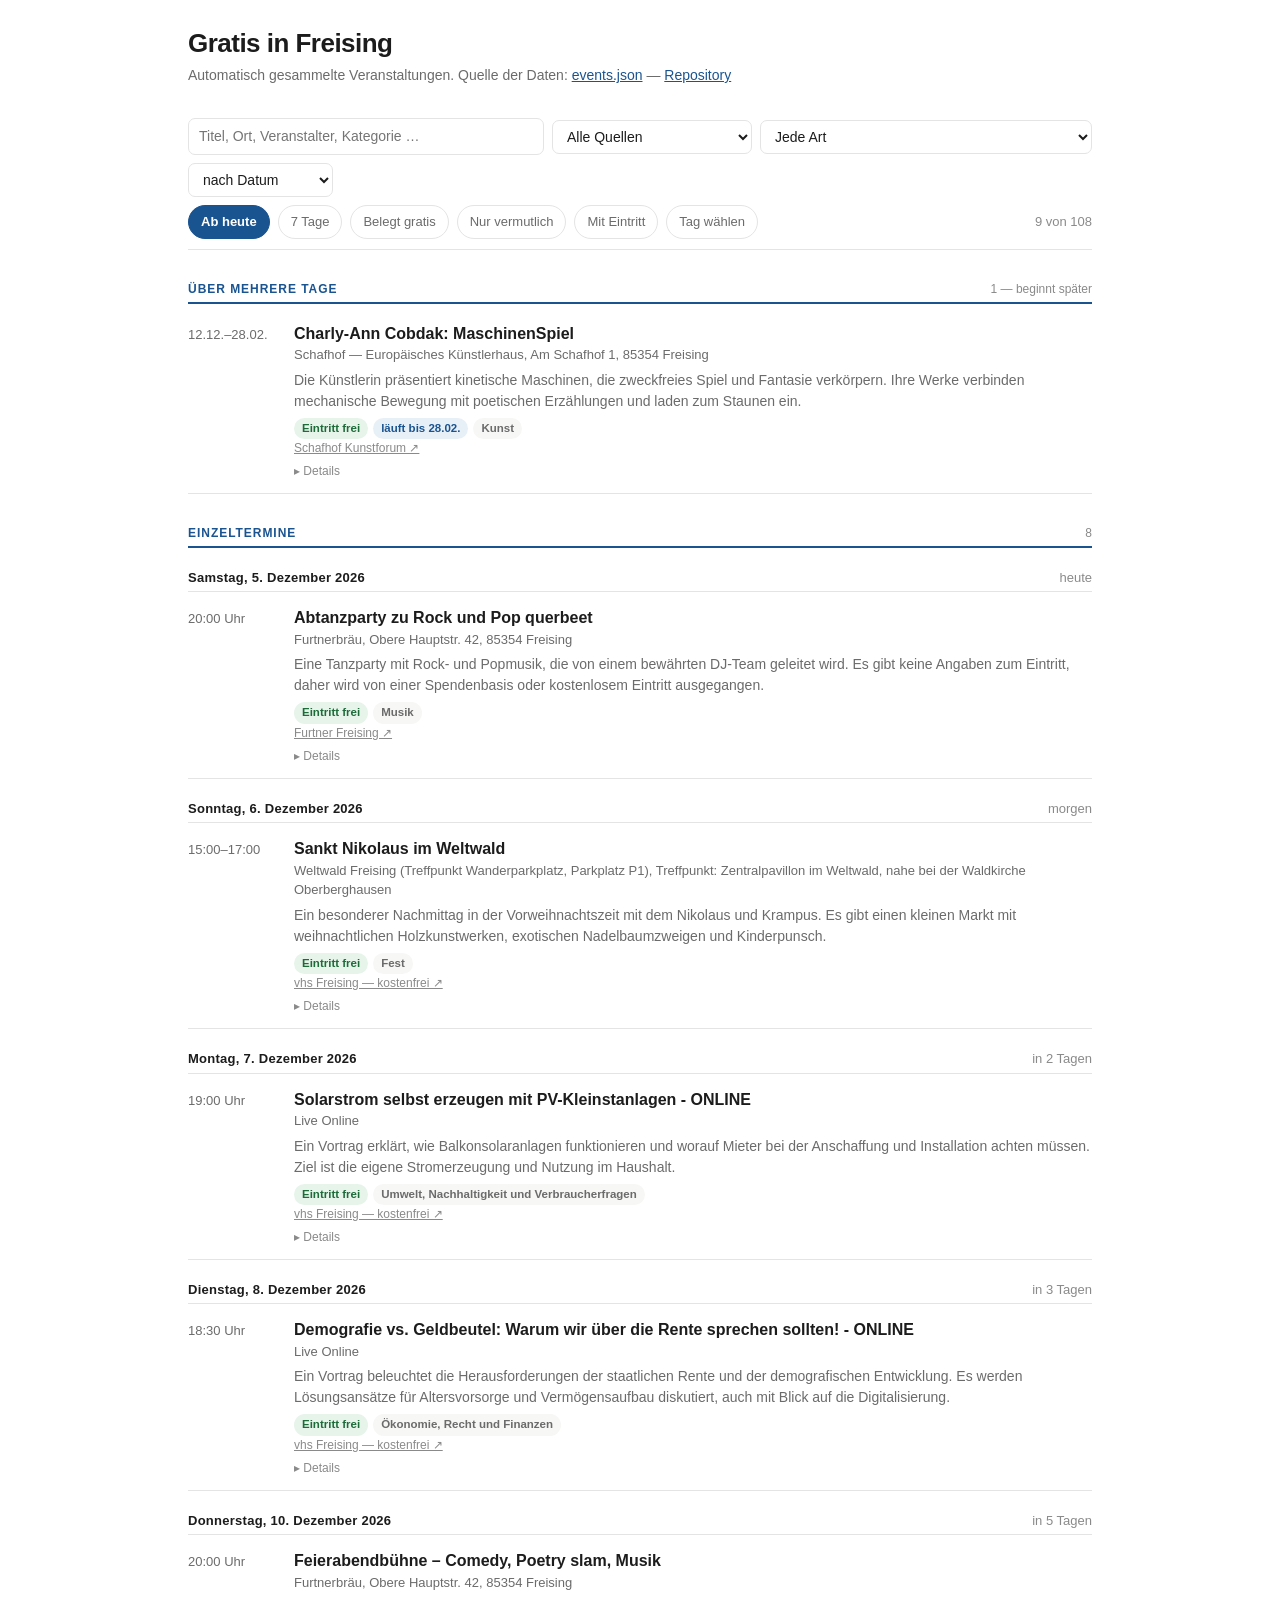
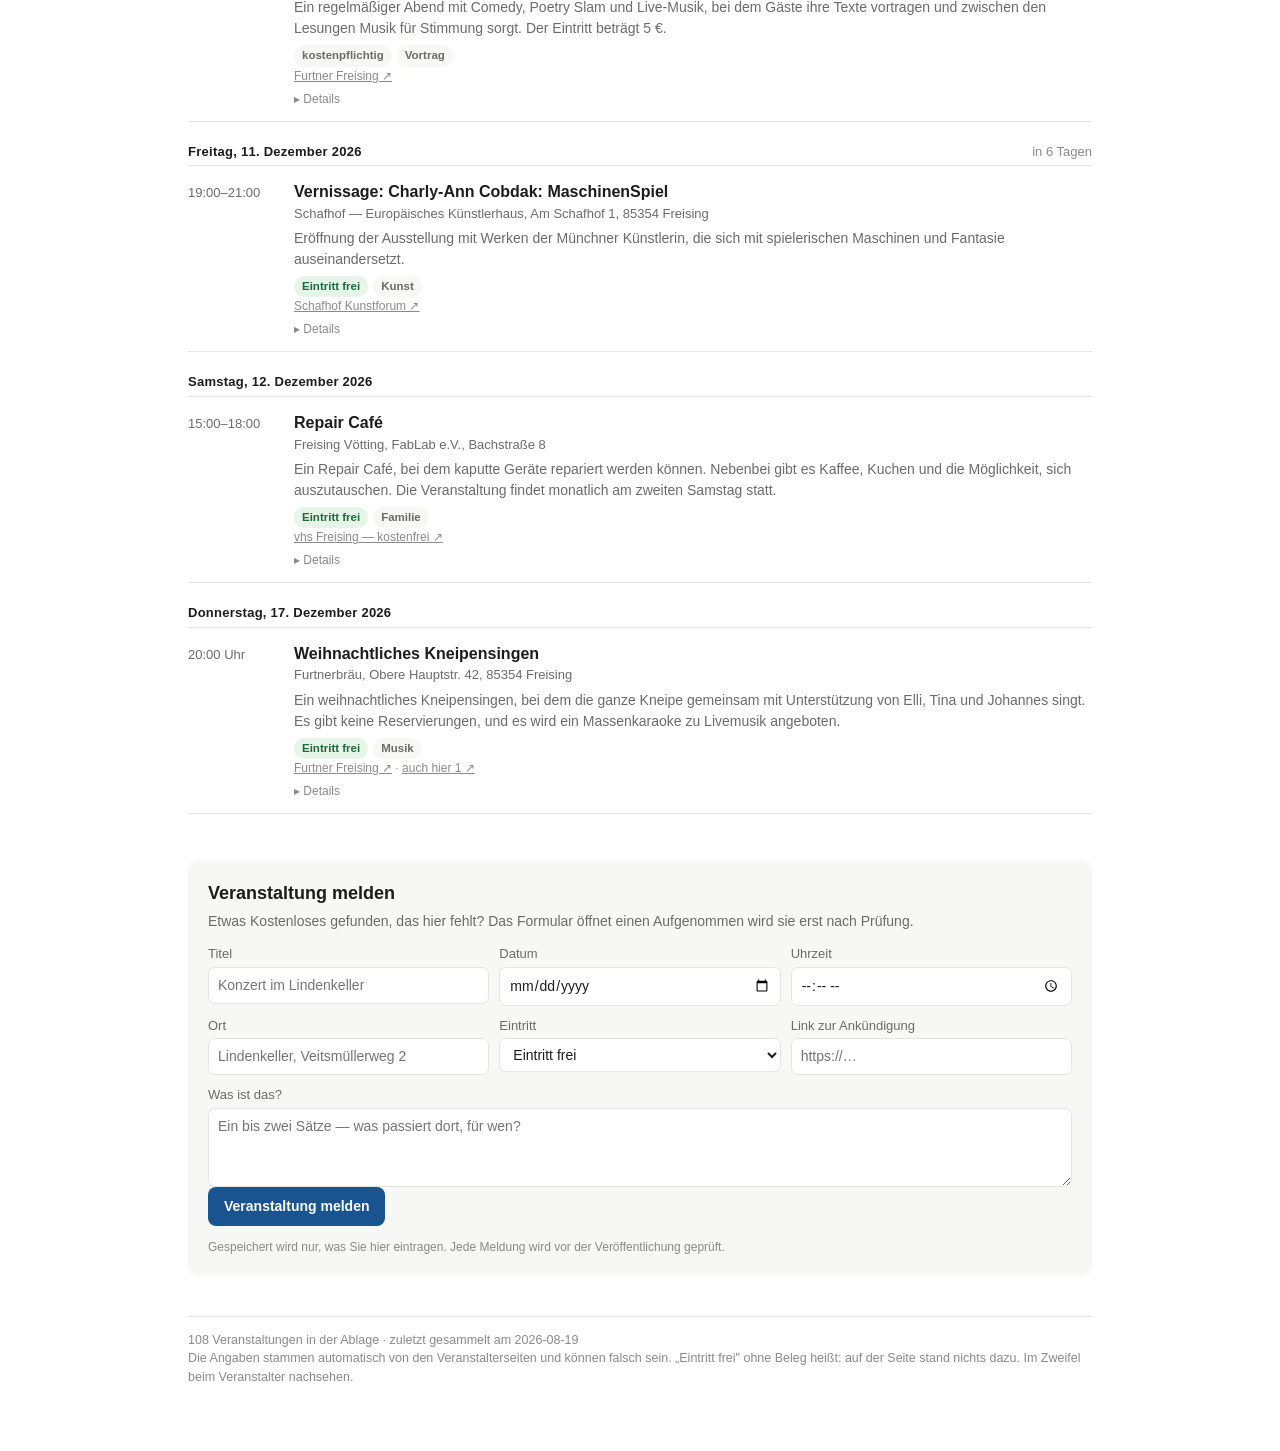
==== commit 7233d4dc: "Meldungen ohne GitHub-Konto: Formular sendet direkt an eine Meldestelle Bisher fuehrte das Formular " ====
--- a/index.html
+++ b/index.html
@@ -168,6 +168,12 @@
 }
 @media (prefers-color-scheme: dark) { button.senden { color: #10161c; } }
 .melde-hinweis { font-size: 13px; color: var(--rot); margin-left: 10px; }
+.melde-hinweis a { color: var(--rot); }
+#melden .klein { font-size: 12px; color: var(--leiser); margin: 6px 0 0; }
+/* Honigtopf: für Menschen unsichtbar, für einfache Bots ein Feld wie jedes
+   andere. Nicht display:none — manche Bots überspringen genau das. */
+.honigtopf { position: absolute; left: -9999px; width: 1px; height: 1px;
+             overflow: hidden; opacity: 0; }
 
 .hinweis { color: var(--leiser); padding: 40px 0; text-align: center; }
 footer { margin-top: 40px; padding-top: 14px; border-top: 1px solid var(--linie);
@@ -216,8 +222,7 @@
 <section id="melden">
   <h2>Veranstaltung melden</h2>
   <p>Etwas Kostenloses gefunden, das hier fehlt? Das Formular öffnet einen
-     vorausgefüllten Eintrag auf GitHub — dort noch auf „Submit" klicken.
-     Aufgenommen wird die Veranstaltung erst nach Freigabe.</p>
+     Aufgenommen wird sie erst nach Prüfung.</p>
   <div class="melde-gitter">
     <label>Titel <input id="m-titel" required placeholder="Konzert im Lindenkeller"></label>
     <label>Datum <input id="m-datum" type="date" required></label>
@@ -233,8 +238,12 @@
     <label class="breit">Was ist das? <textarea id="m-text" rows="3"
       placeholder="Ein bis zwei Sätze — was passiert dort, für wen?"></textarea></label>
   </div>
-  <p><button id="m-senden" class="senden">Auf GitHub eintragen</button>
+  <label class="honigtopf" aria-hidden="true">Webseite
+    <input id="m-webseite" tabindex="-1" autocomplete="off"></label>
+  <p><button id="m-senden" class="senden">Veranstaltung melden</button>
      <span id="m-hinweis" class="melde-hinweis"></span></p>
+  <p class="klein">Gespeichert wird nur, was Sie hier eintragen. Jede Meldung
+     wird vor der Veröffentlichung geprüft.</p>
 </section>
 
 <footer id="fuss"></footer>
@@ -255,6 +264,11 @@
 const zustand = { suche: "", quelle: "", kategorie: "", sortierung: "datum",
                   tag: null, filter: new Set(["kommend"]) };
 const REPO = "JoanaBayraktar/gratis-in-freising";
+
+// Adresse der Meldestelle (Cloudflare Worker, siehe melden/worker.js).
+// Solange sie leer ist, führt das Formular über einen vorausgefüllten
+// GitHub-Eintrag — dann braucht die meldende Person aber ein GitHub-Konto.
+const MELDESTELLE = "";
 
 // --- Hilfen -----------------------------------------------------------------
 
@@ -562,40 +576,79 @@
 
 // --- Melden -----------------------------------------------------------------
 
-/** Baut einen vorausgefüllten GitHub-Eintrag.
-
-    Eine statische Seite kann nichts speichern, und das ist hier ein Vorteil:
-    Ohne eigenen Server gibt es kein Formular, das jemand mit Werbung
-    vollschreibt. Der Weg über GitHub kostet die meldende Person einen Klick
-    mehr und Sie behalten die Freigabe. */
-document.getElementById("m-senden").addEventListener("click", () => {
-  const wert = id => document.getElementById(id).value.trim();
+const wert = id => document.getElementById(id).value.trim();
+
+function meldung() {
+  return {
+    titel: wert("m-titel"),
+    wann: wert("m-datum") + (wert("m-zeit") ? `, ${wert("m-zeit")} Uhr` : ""),
+    wo: wert("m-ort"),
+    eintritt: document.getElementById("m-eintritt").selectedOptions[0].text,
+    link: wert("m-url"),
+    beschreibung: wert("m-text"),
+    webseite: wert("m-webseite"),   // Honigtopf, bleibt beim Menschen leer
+  };
+}
+
+/** Ohne Meldestelle bleibt nur der Umweg über ein vorausgefülltes Issue.
+    Der setzt ein GitHub-Konto voraus und ist deshalb die zweite Wahl. */
+function ueberGithub(daten) {
+  const zeilen = [
+    "### Titel", daten.titel, "",
+    "### Wann", daten.wann, "",
+    "### Wo", daten.wo || "_nicht angegeben_", "",
+    "### Eintritt", daten.eintritt, "",
+    "### Link", daten.link || "_keiner_", "",
+    "### Beschreibung", daten.beschreibung || "_keine_", "",
+  ];
+  window.open(`https://github.com/${REPO}/issues/new?` + new URLSearchParams({
+    title: `Veranstaltung: ${daten.titel}`,
+    body: zeilen.join("\n"),
+    labels: "meldung",
+  }), "_blank", "noopener");
+}
+
+document.getElementById("m-senden").addEventListener("click", async ereignis => {
+  const knopf = ereignis.currentTarget;
   const hinweis = document.getElementById("m-hinweis");
-
-  if (!wert("m-titel") || !wert("m-datum")) {
+  const daten = meldung();
+
+  if (!daten.titel || !wert("m-datum")) {
     hinweis.textContent = "Titel und Datum werden gebraucht.";
     return;
   }
   hinweis.textContent = "";
 
-  const zeilen = [
-    "### Titel", wert("m-titel"), "",
-    "### Wann", wert("m-datum") + (wert("m-zeit") ? `, ${wert("m-zeit")} Uhr` : ""), "",
-    "### Wo", wert("m-ort") || "_nicht angegeben_", "",
-    "### Eintritt", document.getElementById("m-eintritt").selectedOptions[0].text, "",
-    "### Link", wert("m-url") || "_keiner_", "",
-    "### Beschreibung", wert("m-text") || "_keine_", "",
-    "---", "Gemeldet über die Übersichtsseite.",
-  ];
-
-  const adresse = `https://github.com/${REPO}/issues/new?`
-    + new URLSearchParams({
-        title: `Veranstaltung: ${wert("m-titel")} (${wert("m-datum")})`,
-        body: zeilen.join("\n"),
-        labels: "meldung",
-      });
-  window.open(adresse, "_blank", "noopener");
+  if (!MELDESTELLE) { ueberGithub(daten); return; }
+
+  knopf.disabled = true;
+  knopf.textContent = "Wird gesendet …";
+  try {
+    const antwort = await fetch(MELDESTELLE, {
+      method: "POST",
+      headers: { "Content-Type": "application/json" },
+      body: JSON.stringify(daten),
+    });
+    const ergebnis = await antwort.json().catch(() => ({}));
+    if (!antwort.ok) throw new Error(ergebnis.fehler || `Fehler ${antwort.status}`);
+
+    document.getElementById("melden").innerHTML =
+      `<h2>Danke!</h2><p>Die Meldung ist eingegangen. Sie erscheint hier,
+       sobald sie geprüft wurde — meist innerhalb eines Tages.</p>`;
+  } catch (fehler) {
+    // Der Weg über GitHub bleibt als Rückfalltür: Wer schon getippt hat, soll
+    // die Eingabe nicht verlieren, weil die Meldestelle gerade streikt.
+    hinweis.innerHTML = `Das hat nicht geklappt (${escape(fehler.message)}). `
+      + `<a href="#" id="m-umweg">Stattdessen über GitHub melden</a>`;
+    document.getElementById("m-umweg").addEventListener("click", e => {
+      e.preventDefault(); ueberGithub(daten);
+    });
+  } finally {
+    knopf.disabled = false;
+    knopf.textContent = "Veranstaltung melden";
+  }
 });
+
 
 // --- Bedienung --------------------------------------------------------------
 
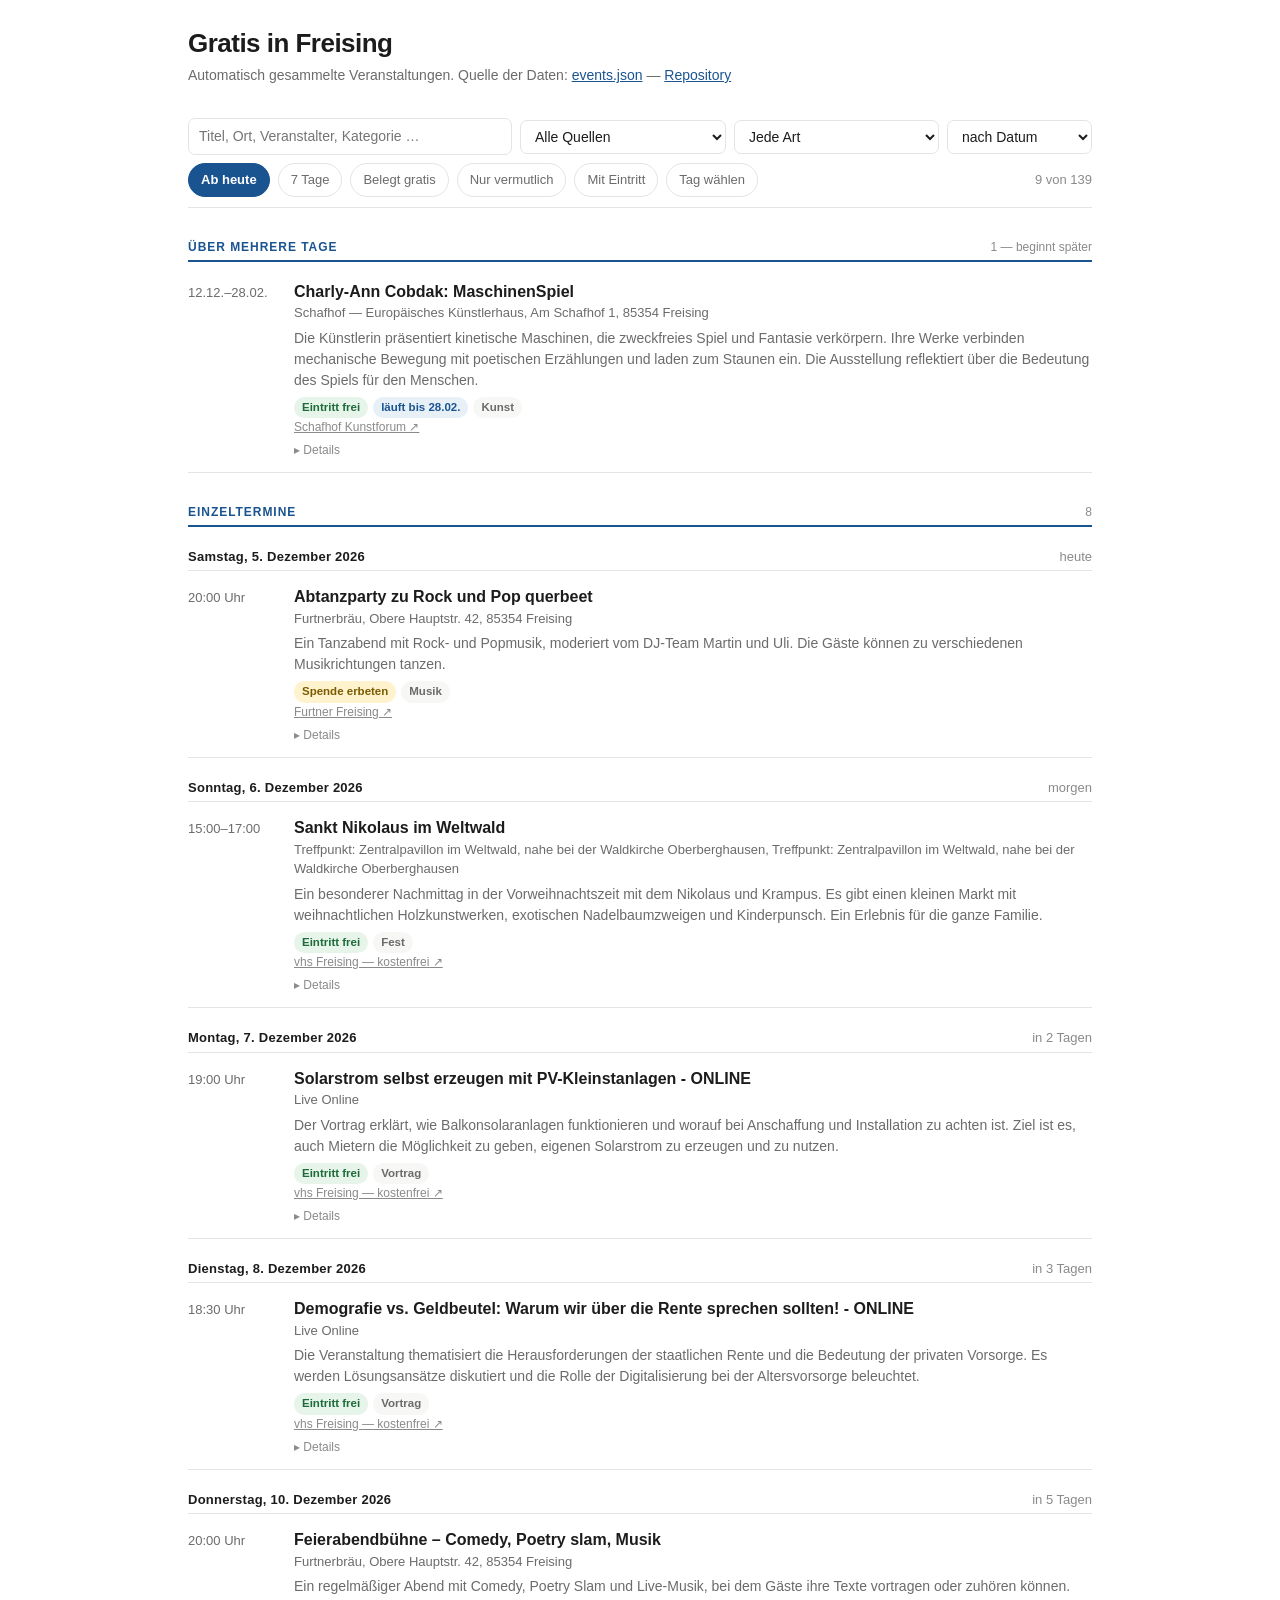
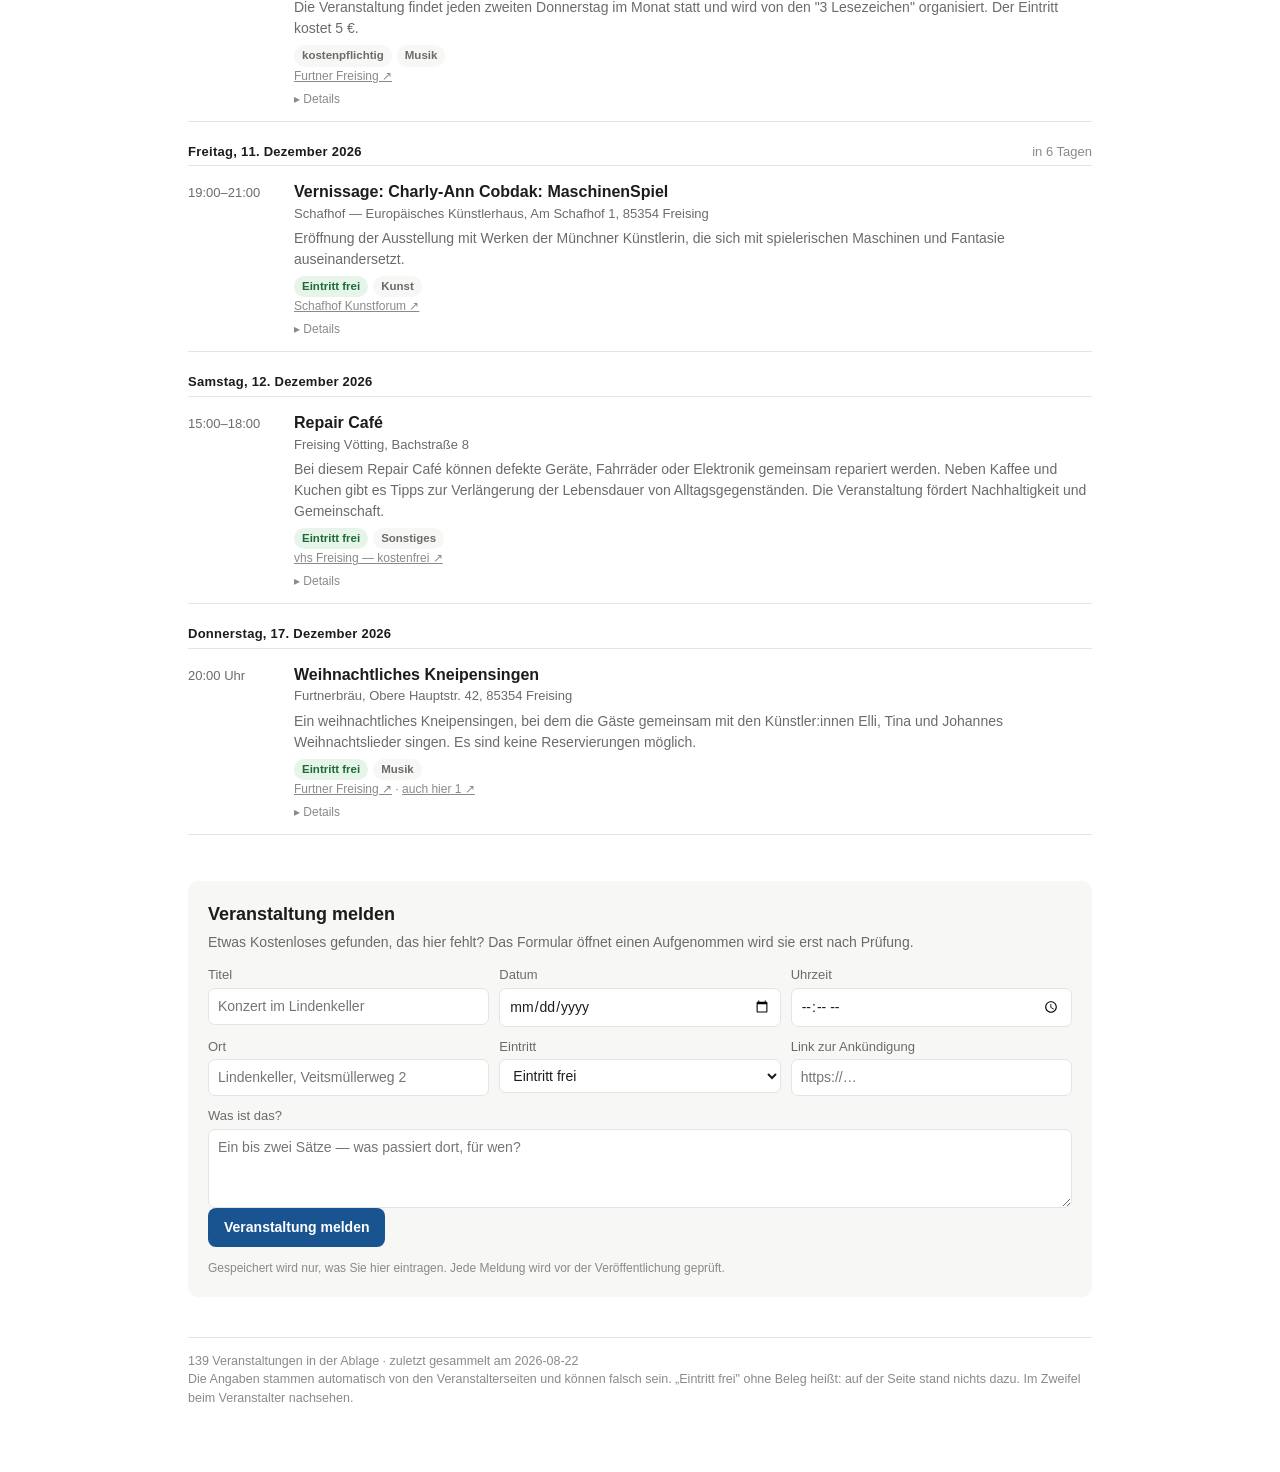
==== commit 5e9a9afd: "Interner Bereich: eintragen, korrigieren, ausblenden verwaltung.html ist eine dichte Tabelle ueber a" ====
--- a/index.html
+++ b/index.html
@@ -683,13 +683,57 @@
 
 // --- Laden ------------------------------------------------------------------
 
-fetch("daten/events.json", { cache: "no-cache" })
-  .then(antwort => {
+/* Eingriffe von Hand aus dem internen Bereich anwenden — ausblenden,
+   korrigieren, eigene anhaengen, in dieser Reihenfolge. Dieselben drei
+   Schritte macht scripts/verwaltung.py fuer Kalender und Tagesmail; hier
+   stehen sie noch einmal, damit eine Aenderung sofort sichtbar ist und nicht
+   erst nach dem naechsten naechtlichen Lauf. Wer dort etwas aendert, muss
+   hier nachziehen. */
+const KORRIGIERBAR = ["titel", "beginn", "ende", "ganztaegig", "ort_name",
+  "ort_adresse", "veranstalter", "beschreibung", "kategorie", "zielgruppe",
+  "besonderheit", "eintritt", "dauertermin", "ausgebucht", "anmeldung_noetig",
+  "quelle_url", "status"];
+
+function verwaltungAnwenden(events, v) {
+  const versteckt = (v && v.ausgeblendet) || {};
+  const korrekturen = (v && v.korrekturen) || {};
+  const eigene = (v && v.eigene) || [];
+
+  const liste = [];
+  for (const ev of events) {
+    if (versteckt[ev.id]) continue;
+    const k = korrekturen[ev.id];
+    if (!k) { liste.push(ev); continue; }
+    const e = { ...ev };
+    for (const feld of KORRIGIERBAR) if (feld in k) e[feld] = k[feld];
+    // Nur eine ausdrueckliche Preiskorrektur hebt die Einstufung von
+    // "vermutlich kostenfrei" auf "Eintritt frei" — ein berichtigter Ort
+    // ist keine Preispruefung.
+    if ("eintritt" in k) e.manuell_bestaetigt = true;
+    liste.push(e);
+  }
+  const da = new Set(liste.map(e => e.id));
+  for (const ev of eigene) {
+    if (versteckt[ev.id] || da.has(ev.id)) continue;
+    liste.push({ ...ev, manuell_bestaetigt: true });
+  }
+  return liste;
+}
+
+Promise.all([
+  fetch("daten/events.json", { cache: "no-cache" }).then(antwort => {
     if (!antwort.ok) throw new Error(`HTTP ${antwort.status}`);
     return antwort.json();
-  })
-  .then(daten => {
-    EVENTS = (daten.events || []).filter(ev => ev && ev.titel && ev.beginn);
+  }),
+  // Fehlt die Verwaltungsdatei oder ist sie kaputt, zeigt die Seite eben nur
+  // das Gesammelte. Ein Eingriff, der nicht ankommt, ist aergerlich; eine
+  // leere Seite waere schlimmer.
+  fetch("daten/verwaltung.json", { cache: "no-cache" })
+    .then(a => (a.ok ? a.json() : null)).catch(() => null),
+])
+  .then(([daten, verwaltung]) => {
+    EVENTS = verwaltungAnwenden(
+      (daten.events || []).filter(ev => ev && ev.titel && ev.beginn), verwaltung);
 
     const auswahl = document.getElementById("quelle");
     [...new Set(EVENTS.map(ev => ev.quelle_name).filter(Boolean))].sort()
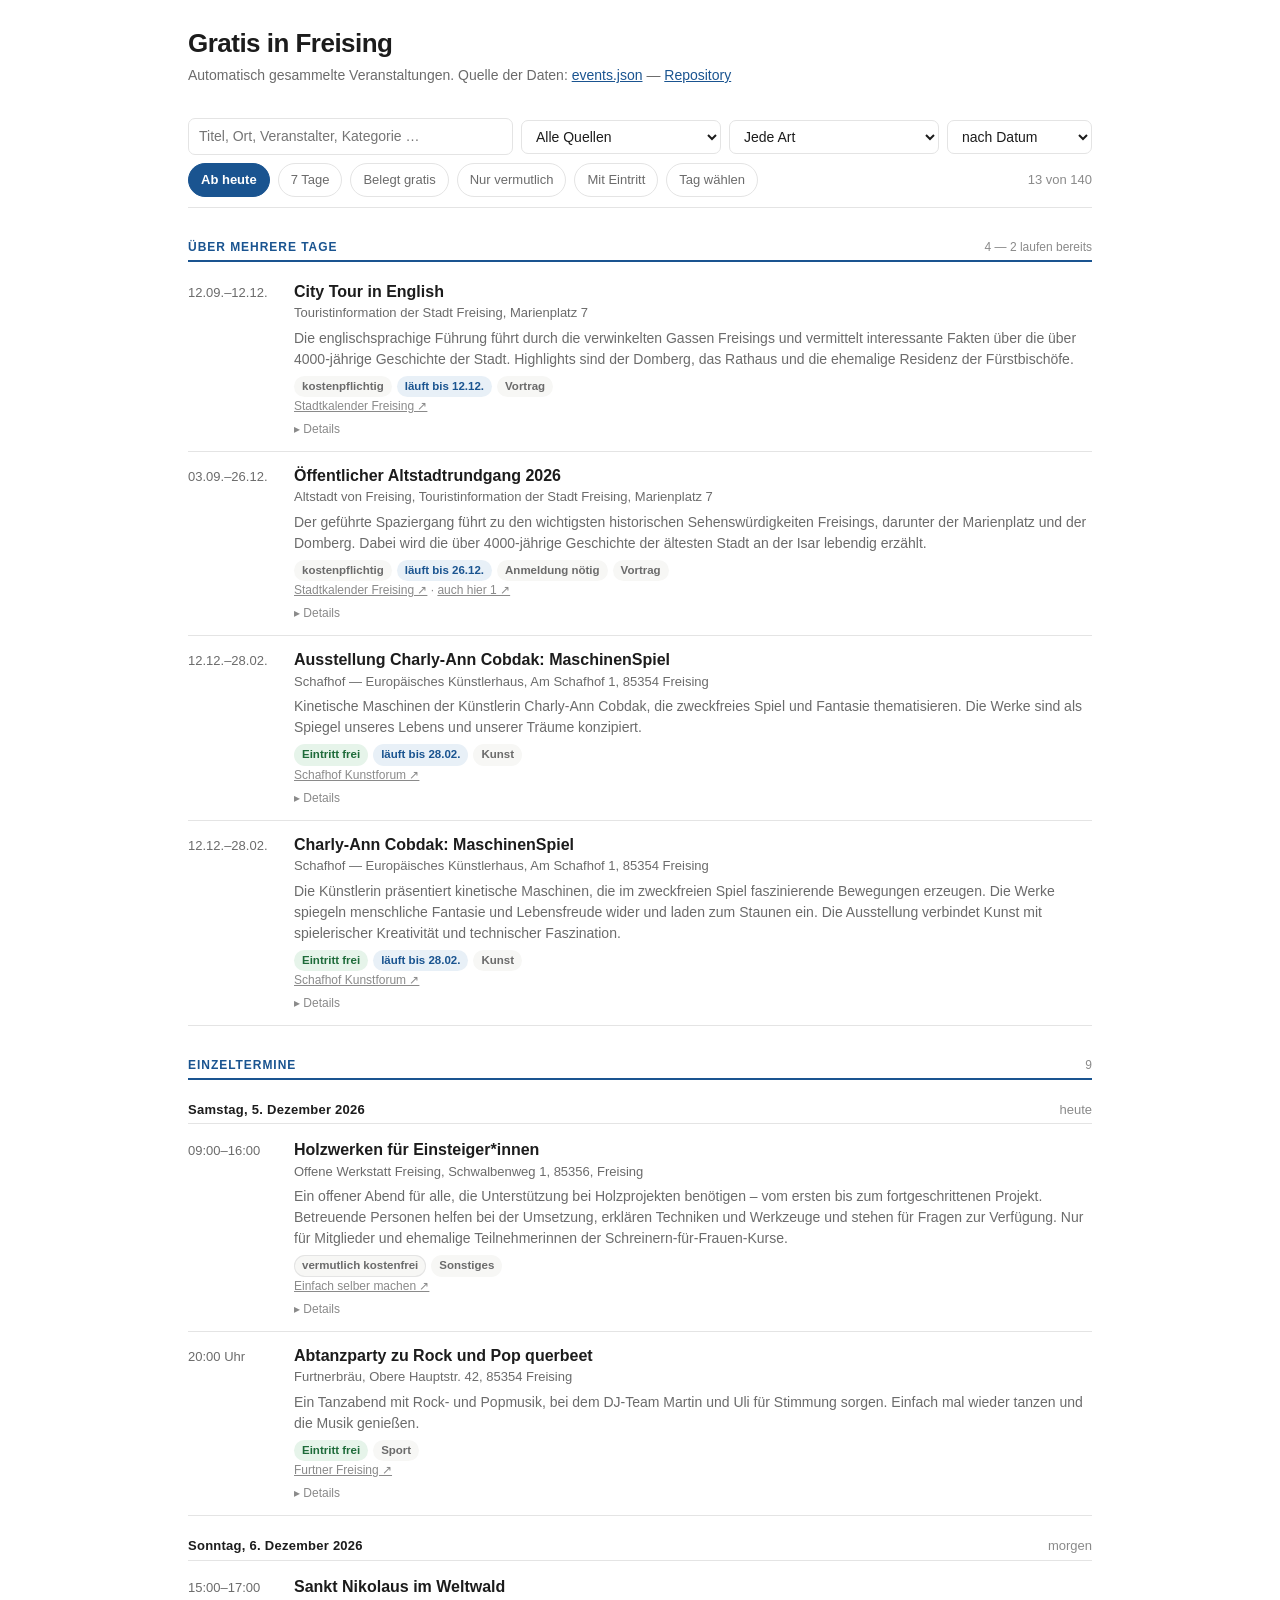
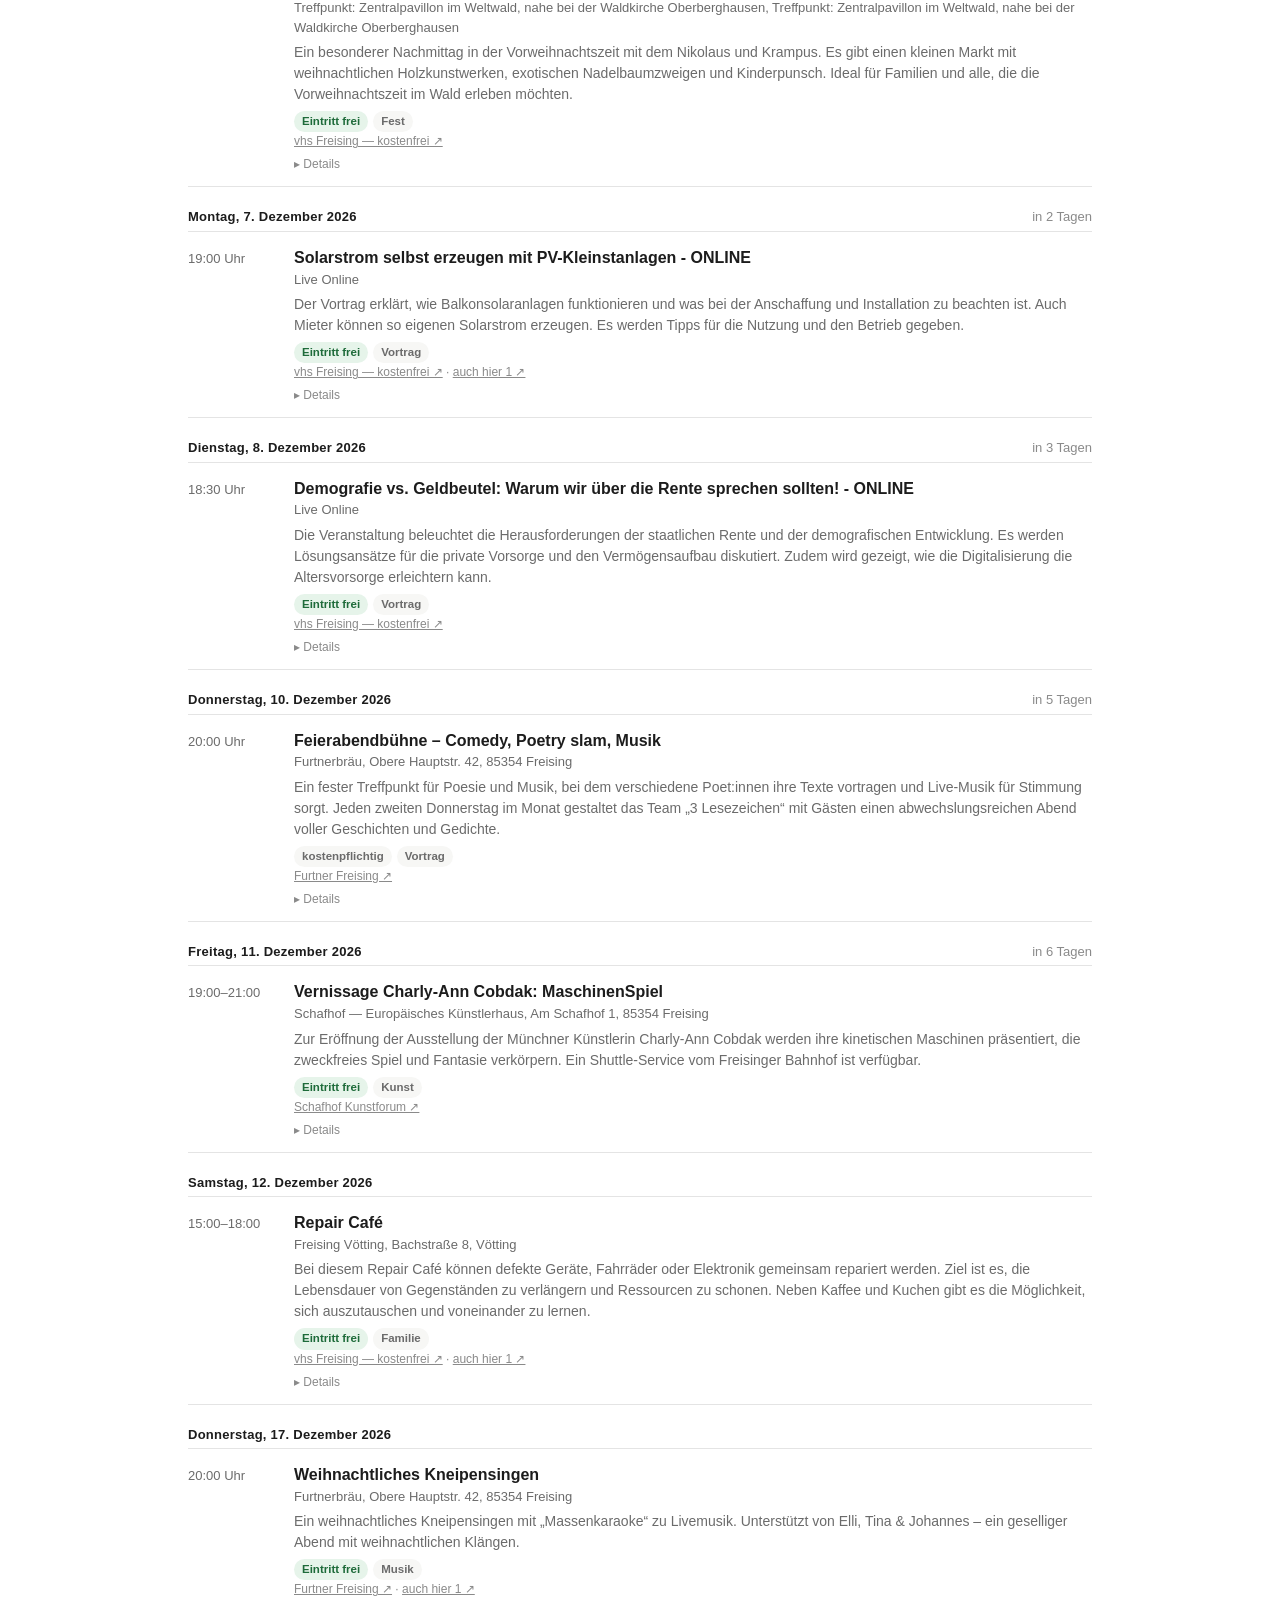
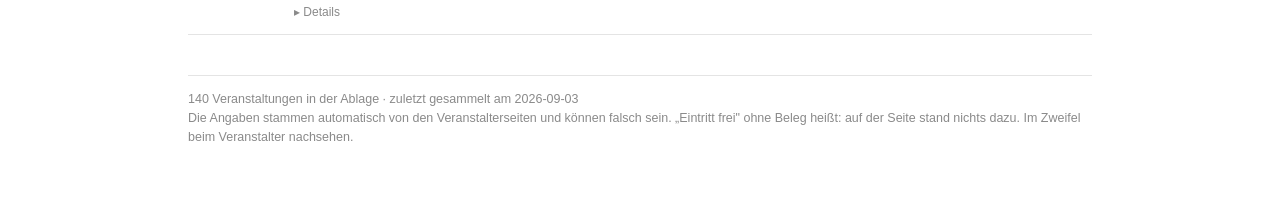
==== commit 877bb696: "Sammellauf auf Datenaufbereitung konzentrieren" ====
--- a/index.html
+++ b/index.html
@@ -147,33 +147,6 @@
   .kal-tag[aria-pressed="true"] { color: #10161c; }
 }
 
-/* Meldeformular */
-#melden { margin-top: 46px; padding: 20px; background: var(--kasten); border-radius: 10px; }
-#melden h2 { font-size: 18px; margin: 0 0 4px; }
-#melden p { margin: 0 0 12px; color: var(--leise); font-size: 14px; }
-.melde-gitter {
-  display: grid; grid-template-columns: repeat(auto-fit, minmax(210px, 1fr)); gap: 10px;
-}
-.melde-gitter label { display: flex; flex-direction: column; gap: 3px;
-                      font-size: 13px; color: var(--leise); }
-.melde-gitter .breit { grid-column: 1 / -1; }
-.melde-gitter input, .melde-gitter textarea, .melde-gitter select {
-  font: inherit; font-size: 14px; padding: 7px 9px; color: var(--text);
-  background: var(--grund); border: 1px solid var(--linie); border-radius: 7px;
-  width: 100%; resize: vertical;
-}
-button.senden {
-  font: inherit; font-size: 14px; font-weight: 600; padding: 9px 16px; cursor: pointer;
-  background: var(--blau); color: #fff; border: none; border-radius: 8px;
-}
-@media (prefers-color-scheme: dark) { button.senden { color: #10161c; } }
-.melde-hinweis { font-size: 13px; color: var(--rot); margin-left: 10px; }
-.melde-hinweis a { color: var(--rot); }
-#melden .klein { font-size: 12px; color: var(--leiser); margin: 6px 0 0; }
-/* Honigtopf: für Menschen unsichtbar, für einfache Bots ein Feld wie jedes
-   andere. Nicht display:none — manche Bots überspringen genau das. */
-.honigtopf { position: absolute; left: -9999px; width: 1px; height: 1px;
-             overflow: hidden; opacity: 0; }
 
 .hinweis { color: var(--leiser); padding: 40px 0; text-align: center; }
 footer { margin-top: 40px; padding-top: 14px; border-top: 1px solid var(--linie);
@@ -219,32 +192,6 @@
 
 <main id="liste"><p class="hinweis">Lade Daten …</p></main>
 
-<section id="melden">
-  <h2>Veranstaltung melden</h2>
-  <p>Etwas Kostenloses gefunden, das hier fehlt? Das Formular öffnet einen
-     Aufgenommen wird sie erst nach Prüfung.</p>
-  <div class="melde-gitter">
-    <label>Titel <input id="m-titel" required placeholder="Konzert im Lindenkeller"></label>
-    <label>Datum <input id="m-datum" type="date" required></label>
-    <label>Uhrzeit <input id="m-zeit" type="time"></label>
-    <label>Ort <input id="m-ort" placeholder="Lindenkeller, Veitsmüllerweg 2"></label>
-    <label>Eintritt
-      <select id="m-eintritt">
-        <option value="frei">Eintritt frei</option>
-        <option value="spende">Spende erbeten</option>
-        <option value="unklar">weiß ich nicht</option>
-      </select></label>
-    <label>Link zur Ankündigung <input id="m-url" type="url" placeholder="https://…"></label>
-    <label class="breit">Was ist das? <textarea id="m-text" rows="3"
-      placeholder="Ein bis zwei Sätze — was passiert dort, für wen?"></textarea></label>
-  </div>
-  <label class="honigtopf" aria-hidden="true">Webseite
-    <input id="m-webseite" tabindex="-1" autocomplete="off"></label>
-  <p><button id="m-senden" class="senden">Veranstaltung melden</button>
-     <span id="m-hinweis" class="melde-hinweis"></span></p>
-  <p class="klein">Gespeichert wird nur, was Sie hier eintragen. Jede Meldung
-     wird vor der Veröffentlichung geprüft.</p>
-</section>
 
 <footer id="fuss"></footer>
 </div>
@@ -263,12 +210,6 @@
 let EVENTS = [];
 const zustand = { suche: "", quelle: "", kategorie: "", sortierung: "datum",
                   tag: null, filter: new Set(["kommend"]) };
-const REPO = "JoanaBayraktar/gratis-in-freising";
-
-// Adresse der Meldestelle (Cloudflare Worker, siehe melden/worker.js).
-// Solange sie leer ist, führt das Formular über einen vorausgefüllten
-// GitHub-Eintrag — dann braucht die meldende Person aber ein GitHub-Konto.
-const MELDESTELLE = "";
 
 // --- Hilfen -----------------------------------------------------------------
 
@@ -574,80 +515,6 @@
   kalenderZeichnen(); zeichnen();
 });
 
-// --- Melden -----------------------------------------------------------------
-
-const wert = id => document.getElementById(id).value.trim();
-
-function meldung() {
-  return {
-    titel: wert("m-titel"),
-    wann: wert("m-datum") + (wert("m-zeit") ? `, ${wert("m-zeit")} Uhr` : ""),
-    wo: wert("m-ort"),
-    eintritt: document.getElementById("m-eintritt").selectedOptions[0].text,
-    link: wert("m-url"),
-    beschreibung: wert("m-text"),
-    webseite: wert("m-webseite"),   // Honigtopf, bleibt beim Menschen leer
-  };
-}
-
-/** Ohne Meldestelle bleibt nur der Umweg über ein vorausgefülltes Issue.
-    Der setzt ein GitHub-Konto voraus und ist deshalb die zweite Wahl. */
-function ueberGithub(daten) {
-  const zeilen = [
-    "### Titel", daten.titel, "",
-    "### Wann", daten.wann, "",
-    "### Wo", daten.wo || "_nicht angegeben_", "",
-    "### Eintritt", daten.eintritt, "",
-    "### Link", daten.link || "_keiner_", "",
-    "### Beschreibung", daten.beschreibung || "_keine_", "",
-  ];
-  window.open(`https://github.com/${REPO}/issues/new?` + new URLSearchParams({
-    title: `Veranstaltung: ${daten.titel}`,
-    body: zeilen.join("\n"),
-    labels: "meldung",
-  }), "_blank", "noopener");
-}
-
-document.getElementById("m-senden").addEventListener("click", async ereignis => {
-  const knopf = ereignis.currentTarget;
-  const hinweis = document.getElementById("m-hinweis");
-  const daten = meldung();
-
-  if (!daten.titel || !wert("m-datum")) {
-    hinweis.textContent = "Titel und Datum werden gebraucht.";
-    return;
-  }
-  hinweis.textContent = "";
-
-  if (!MELDESTELLE) { ueberGithub(daten); return; }
-
-  knopf.disabled = true;
-  knopf.textContent = "Wird gesendet …";
-  try {
-    const antwort = await fetch(MELDESTELLE, {
-      method: "POST",
-      headers: { "Content-Type": "application/json" },
-      body: JSON.stringify(daten),
-    });
-    const ergebnis = await antwort.json().catch(() => ({}));
-    if (!antwort.ok) throw new Error(ergebnis.fehler || `Fehler ${antwort.status}`);
-
-    document.getElementById("melden").innerHTML =
-      `<h2>Danke!</h2><p>Die Meldung ist eingegangen. Sie erscheint hier,
-       sobald sie geprüft wurde — meist innerhalb eines Tages.</p>`;
-  } catch (fehler) {
-    // Der Weg über GitHub bleibt als Rückfalltür: Wer schon getippt hat, soll
-    // die Eingabe nicht verlieren, weil die Meldestelle gerade streikt.
-    hinweis.innerHTML = `Das hat nicht geklappt (${escape(fehler.message)}). `
-      + `<a href="#" id="m-umweg">Stattdessen über GitHub melden</a>`;
-    document.getElementById("m-umweg").addEventListener("click", e => {
-      e.preventDefault(); ueberGithub(daten);
-    });
-  } finally {
-    knopf.disabled = false;
-    knopf.textContent = "Veranstaltung melden";
-  }
-});
 
 
 // --- Bedienung --------------------------------------------------------------
@@ -685,7 +552,7 @@
 
 /* Eingriffe von Hand aus dem internen Bereich anwenden — ausblenden,
    korrigieren, eigene anhaengen, in dieser Reihenfolge. Dieselben drei
-   Schritte macht scripts/verwaltung.py fuer Kalender und Tagesmail; hier
+   Schritte macht scripts/verwaltung.py fuer den Kalender; hier
    stehen sie noch einmal, damit eine Aenderung sofort sichtbar ist und nicht
    erst nach dem naechsten naechtlichen Lauf. Wer dort etwas aendert, muss
    hier nachziehen. */
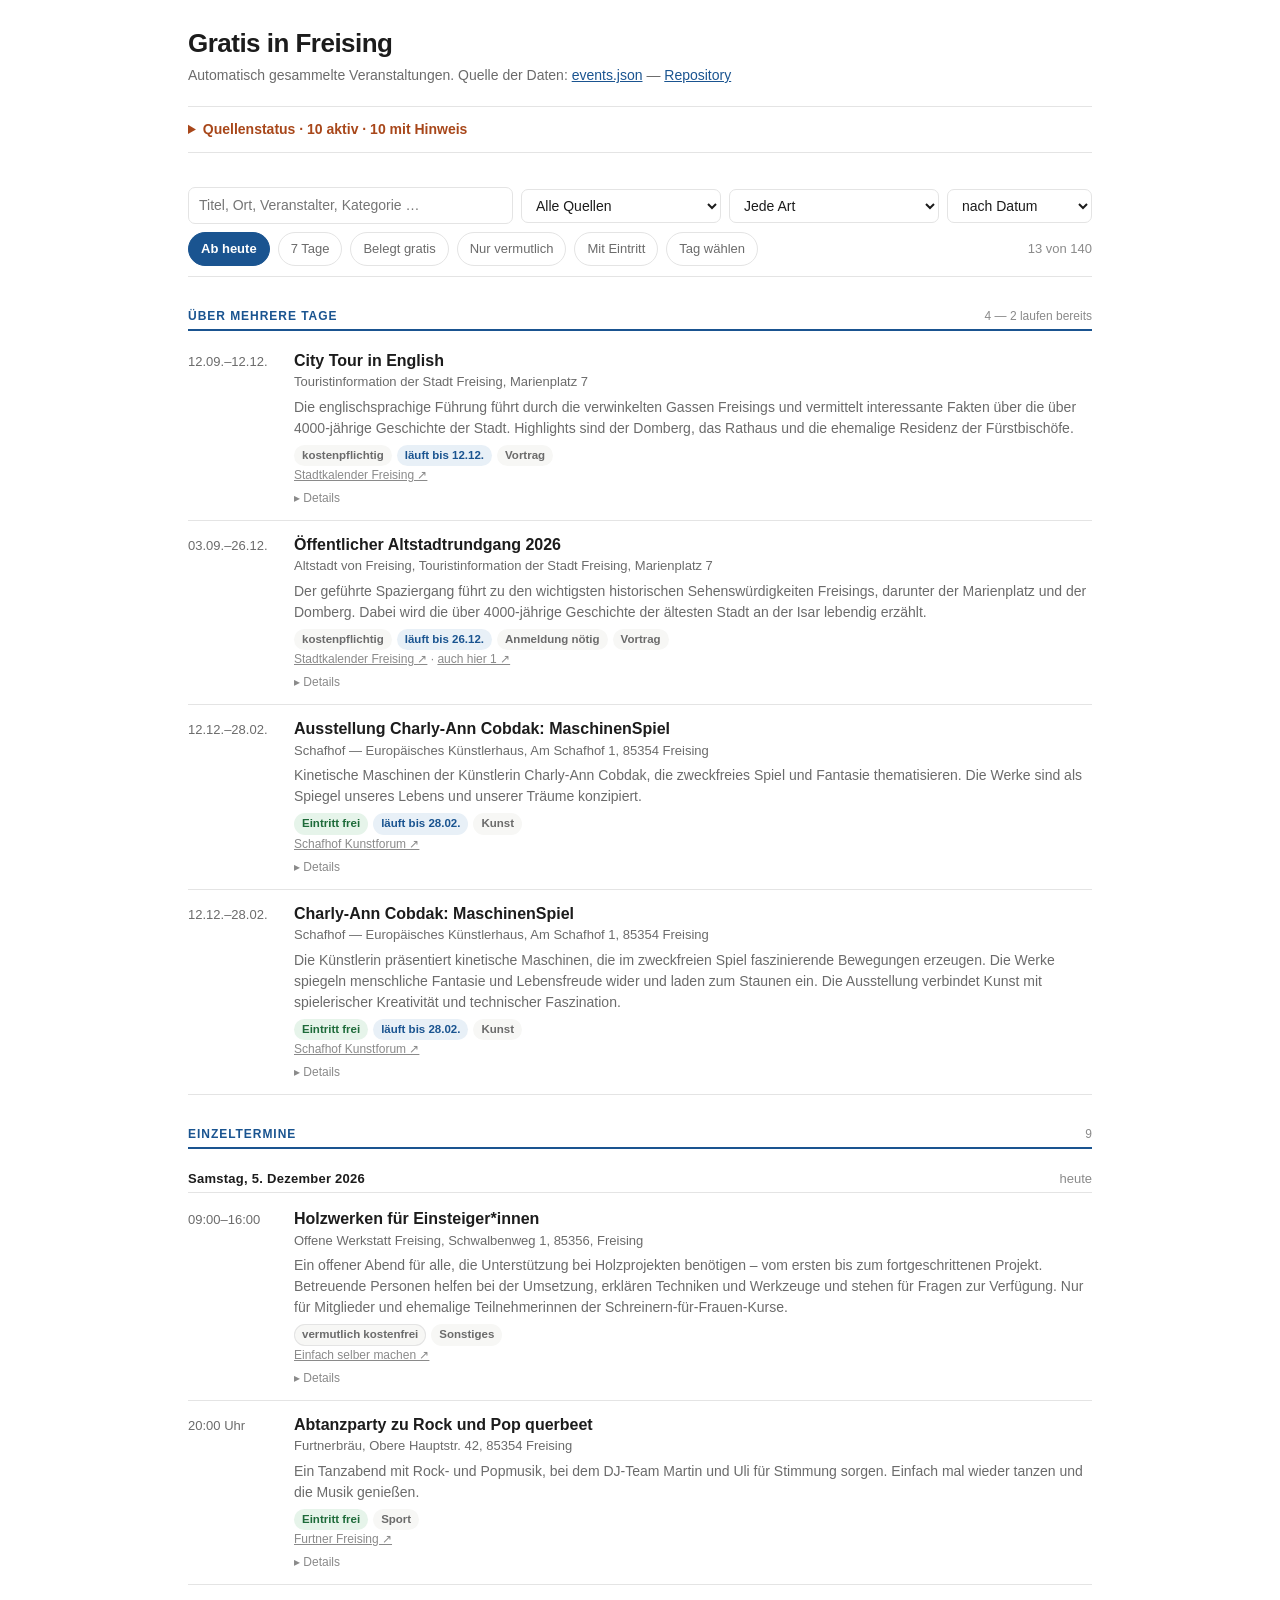
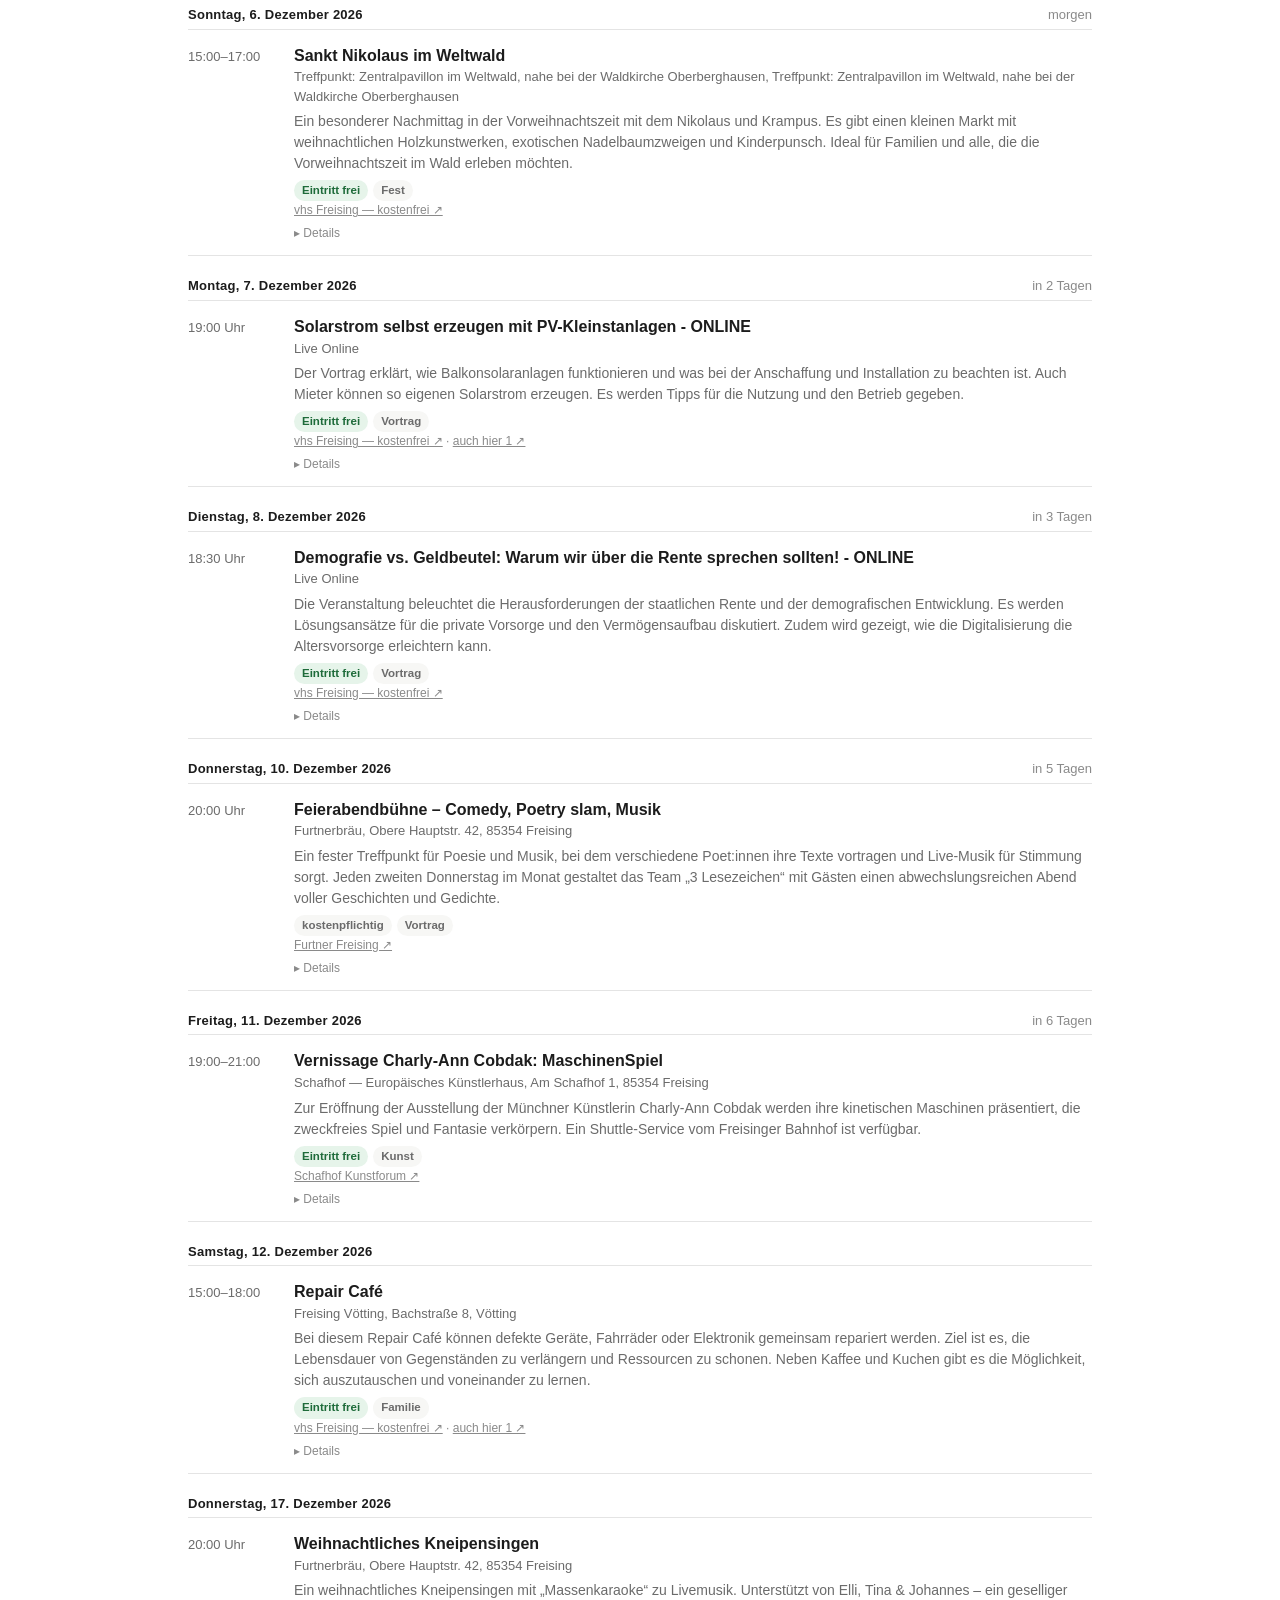
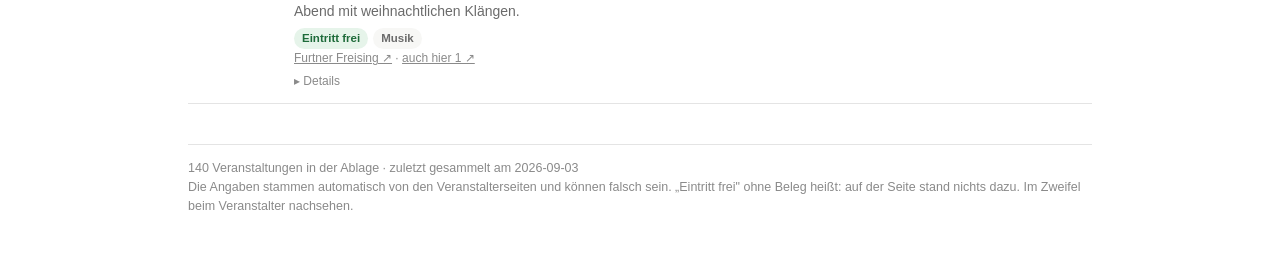
==== commit be17ecda: "Quellenstatus öffentlich und in der Verwaltung sichtbar machen" ====
--- a/index.html
+++ b/index.html
@@ -4,6 +4,8 @@
 <meta charset="utf-8">
 <meta name="viewport" content="width=device-width, initial-scale=1">
 <title>Gratis in Freising — Eventübersicht</title>
+<link rel="stylesheet" href="quellenstatus.css">
+<script src="quellenstatus.js" defer></script>
 <style>
 /* Bewusst ohne externe Schriften und Bibliotheken: die Seite soll auch dann
    funktionieren, wenn ein CDN nicht erreichbar ist, und nichts nachladen,
@@ -163,6 +165,9 @@
      <a href="daten/events.json">events.json</a> —
      <a href="https://github.com/JoanaBayraktar/gratis-in-freising">Repository</a></p>
 </header>
+<details class="quellenstatus" data-quellenstatus><summary>Quellenstatus</summary>
+  <p>Für die Quellenübersicht bitte JavaScript aktivieren. <a href="daten/quellen-status.json">Abrufdaten ansehen</a>.</p>
+</details>
 
 <div class="steuerung">
   <div class="zeile">
--- a/quellenstatus.css
+++ b/quellenstatus.css
@@ -0,0 +1,24 @@
+.quellenstatus {
+  margin: 20px 0; border-block: 1px solid var(--linie);
+  font-size: 14px; font-variant-numeric: tabular-nums;
+}
+.quellenstatus > summary { padding: 12px 0; cursor: pointer; font-weight: 600; }
+.quellenstatus > summary:focus-visible { outline: 2px solid var(--blau, var(--haupt)); outline-offset: 3px; }
+.quellenstatus[data-probleme="true"] > summary { color: var(--rot); }
+.quellenstatus p { max-width: 72ch; margin: 0 0 16px; }
+.quellenstatus a { color: var(--blau, var(--haupt-text)); overflow-wrap: anywhere; text-underline-offset: 3px; }
+.quellenstatus ul { list-style: none; padding: 0; margin: 0; }
+.quellenstatus li { padding: 14px 0; border-top: 1px solid var(--linie); }
+.qs-kopf { display: flex; flex-wrap: wrap; gap: 4px 16px; justify-content: space-between; }
+.qs-kopf strong { min-width: 0; }
+.qs-meta { display: flex; flex-wrap: wrap; gap: 4px 24px; margin-top: 6px; }
+.qs-hinweis { margin-top: 6px; overflow-wrap: anywhere; }
+.qs-fehler { color: var(--rot); }
+.qs-warnung { color: var(--gelb); }
+.qs-gut { color: var(--gruen); }
+.qs-inaktiv { color: var(--text); }
+.quellenstatus .qs-actions { margin: 16px 0; }
+@media (max-width: 600px) {
+  .qs-meta { display: grid; gap: 4px; }
+  .qs-kopf { display: grid; }
+}
